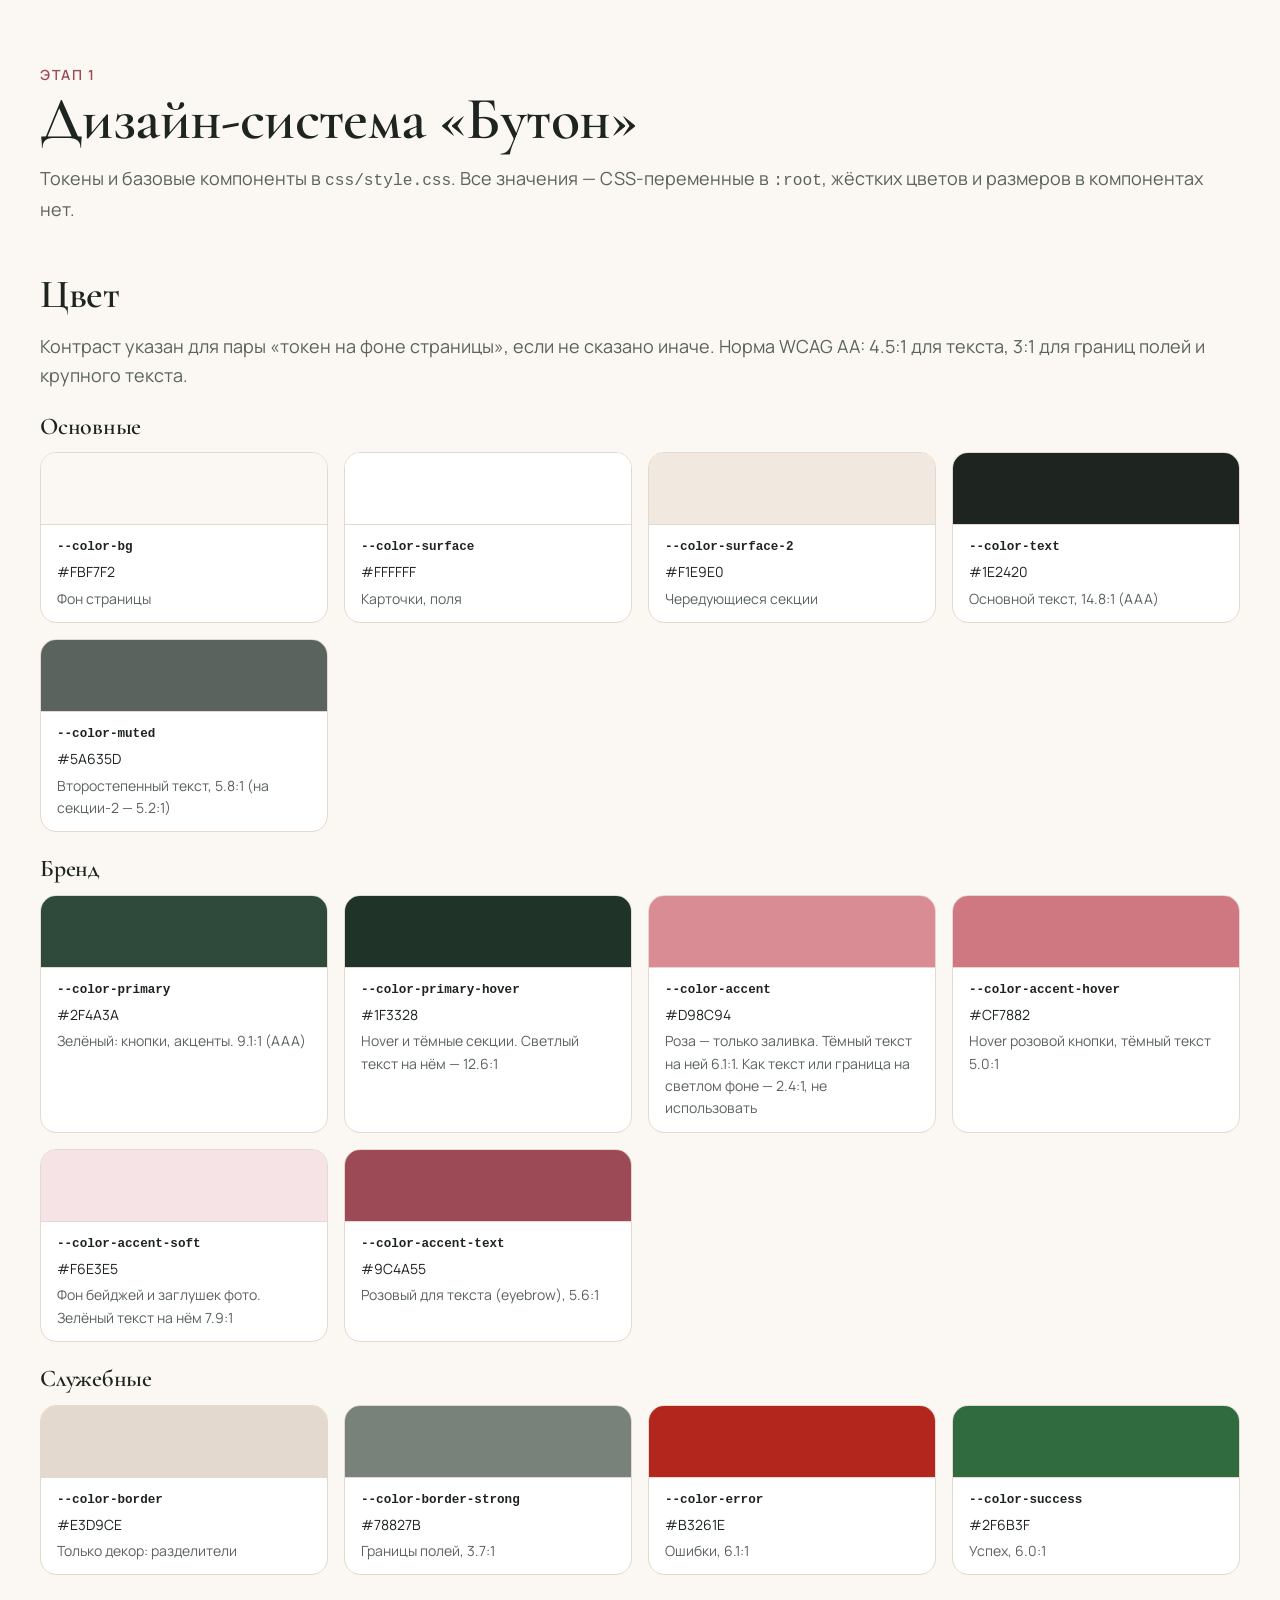
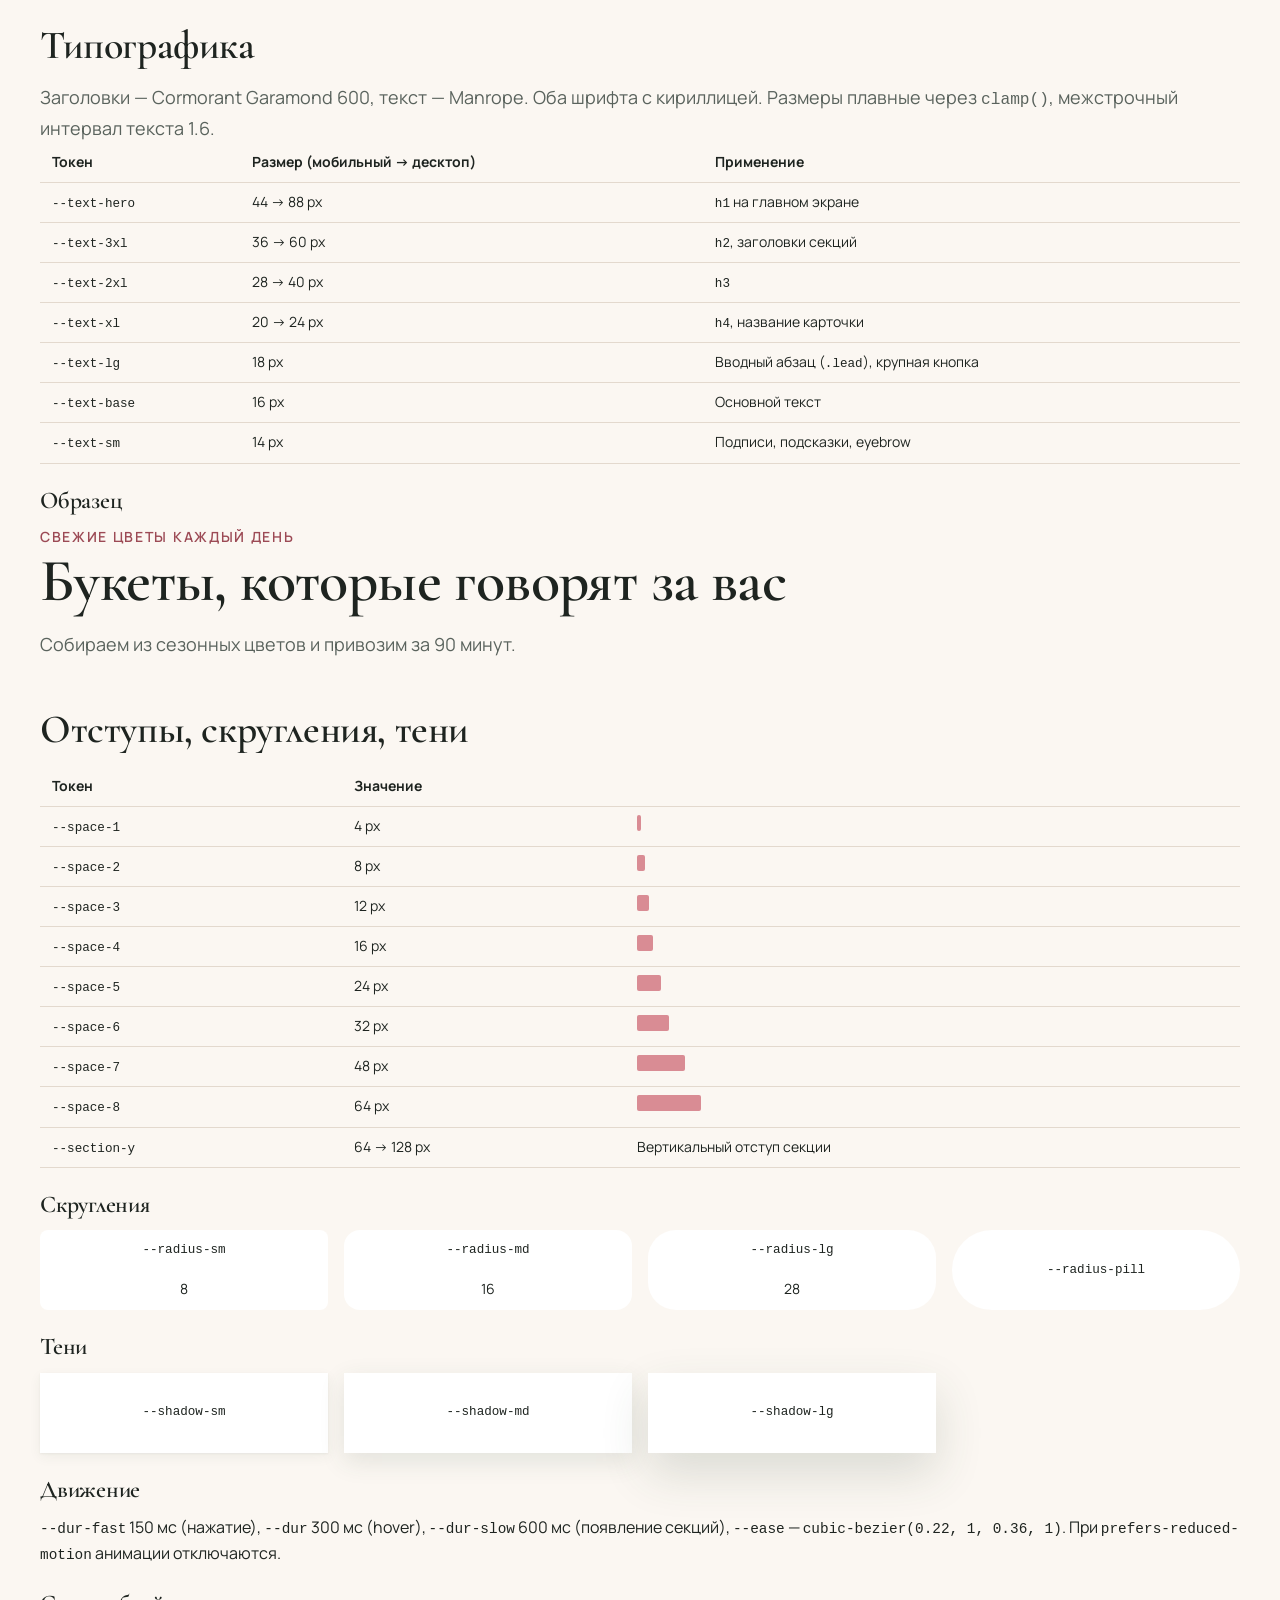
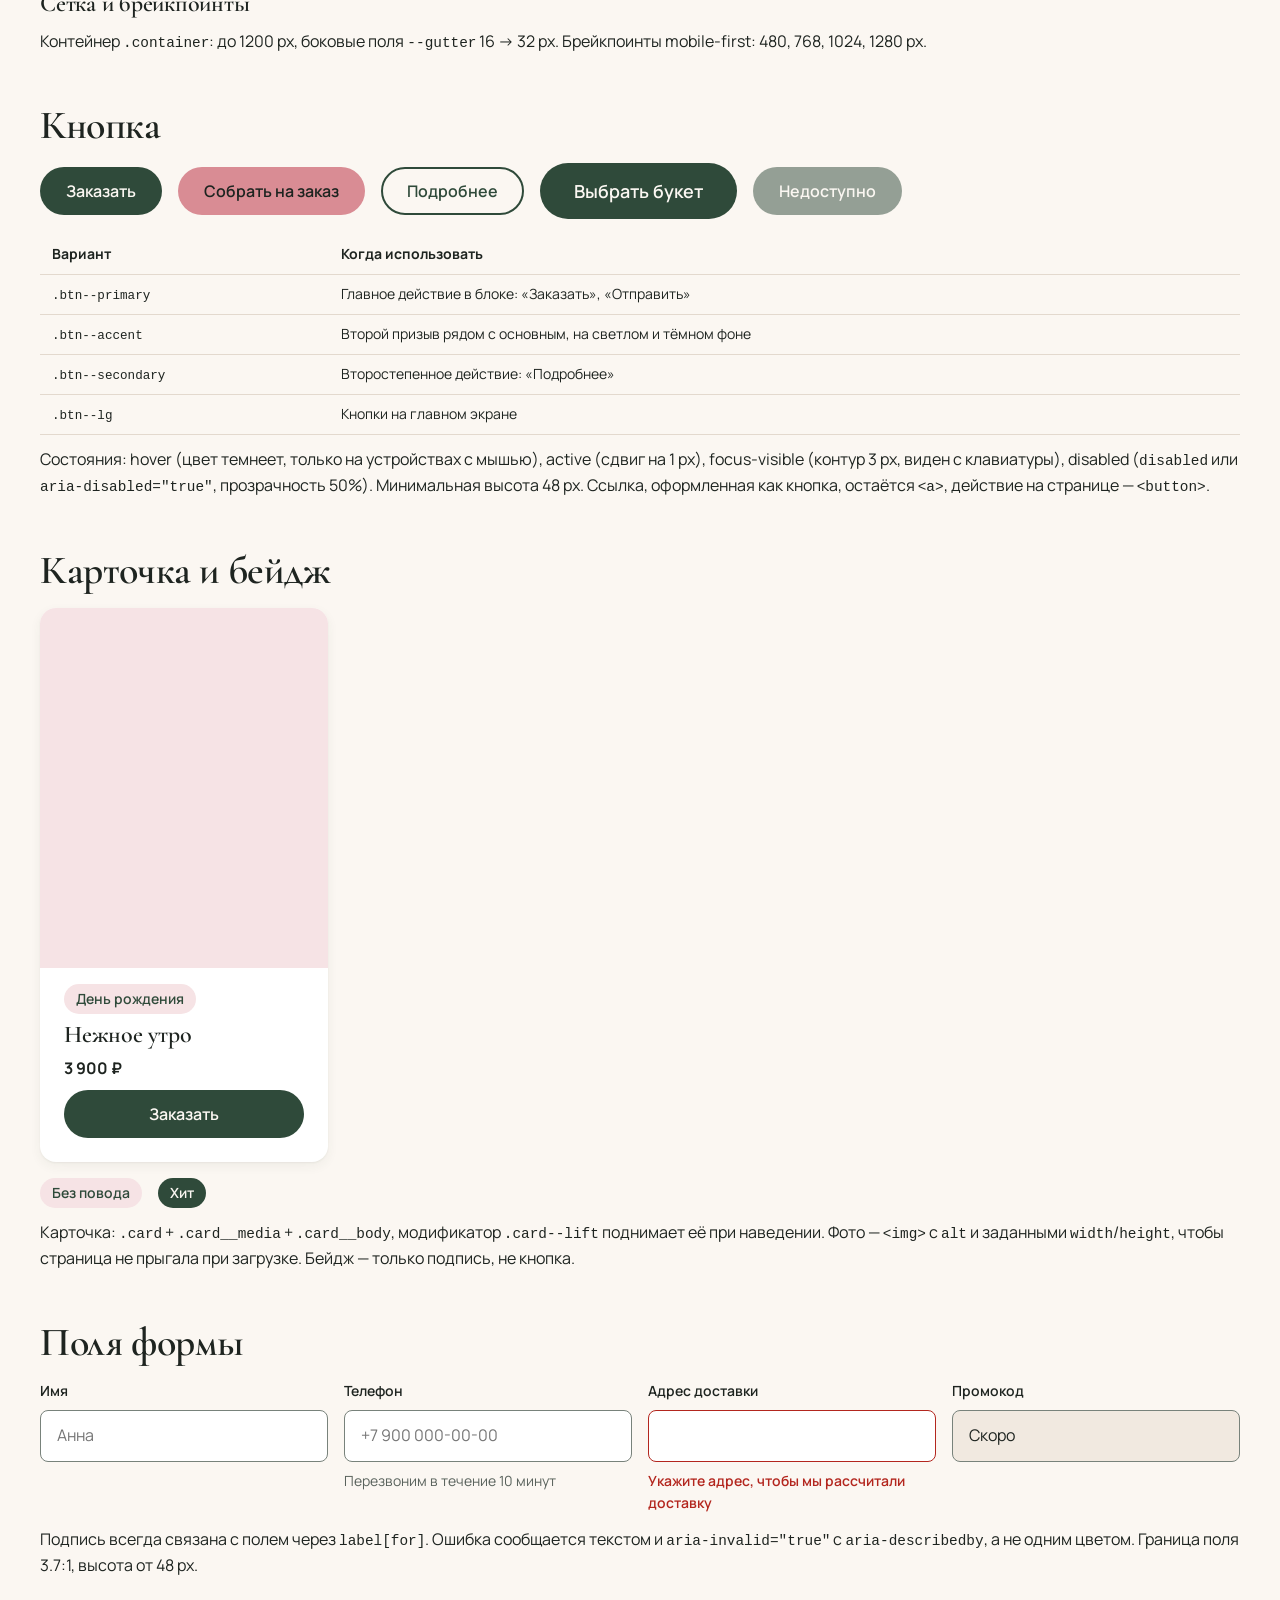
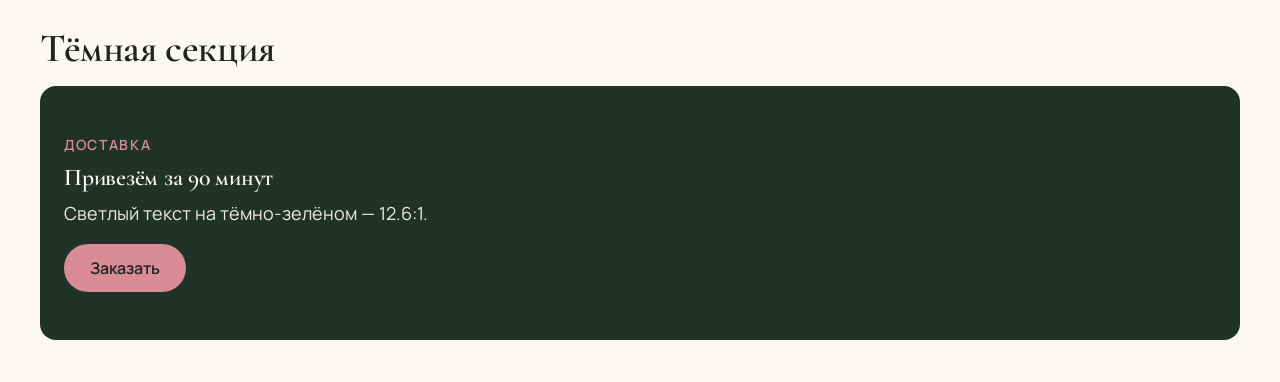
==== styleguide.html @ 3574e72a "Этап 1: дизайн-система Токены (цвет, шрифты, отступы, радиусы, тени, движение) и базовые компоненты " ====
<!doctype html>
<html lang="ru">
<head>
  <meta charset="utf-8">
  <meta name="viewport" content="width=device-width, initial-scale=1">
  <meta name="robots" content="noindex">
  <title>Дизайн-система — Бутон</title>
  <link rel="preconnect" href="https://fonts.googleapis.com">
  <link rel="preconnect" href="https://fonts.gstatic.com" crossorigin>
  <link rel="stylesheet" href="https://fonts.googleapis.com/css2?family=Cormorant+Garamond:ital,wght@0,500;0,600;1,500&family=Manrope:wght@400;500;600;700&display=swap">
  <link rel="stylesheet" href="css/style.css">
  <style>
    /* Только для этой страницы */
    .sg > * + * { margin-top: var(--space-7); }
    .sg h2 { font-size: var(--text-2xl); margin-bottom: var(--space-4); }
    .sg h3 { font-size: var(--text-xl); margin: var(--space-5) 0 var(--space-3); }
    .sg-row { display: flex; flex-wrap: wrap; gap: var(--space-4); align-items: center; }
    .sg-grid { display: grid; gap: var(--space-4); grid-template-columns: repeat(auto-fill, minmax(15rem, 1fr)); }
    .swatch { overflow: hidden; border: 1px solid var(--color-border); border-radius: var(--radius-md); background: var(--color-surface); }
    .swatch__chip { height: 4.5rem; border-bottom: 1px solid var(--color-border); }
    .swatch__info { display: grid; gap: var(--space-1); padding: var(--space-3) var(--space-4); font-size: var(--text-sm); }
    .swatch__info code { font-weight: 700; }
    .swatch__info span { color: var(--color-muted); }
    code { font-family: ui-monospace, Consolas, monospace; font-size: 0.9em; }
    table { width: 100%; border-collapse: collapse; font-size: var(--text-sm); }
    th, td { padding: var(--space-2) var(--space-3); border-bottom: 1px solid var(--color-border); text-align: left; vertical-align: top; }
    .table-wrap { overflow-x: auto; }
    .space-bar { height: 1rem; border-radius: 2px; background: var(--color-accent); }
    .box { display: grid; place-items: center; height: 5rem; background: var(--color-surface); font-size: var(--text-sm); }
    ul.plain { margin: 0; padding-left: 1.25rem; }
  </style>
</head>
<body>
  <a class="skip-link" href="#main">К содержимому</a>
  <main id="main" class="container sg" style="padding-block: var(--space-8)">
    <header>
      <p class="eyebrow">Этап 1</p>
      <h1 style="font-size: var(--text-3xl)">Дизайн-система «Бутон»</h1>
      <p class="lead" style="margin-top: var(--space-3)">Токены и базовые компоненты в <code>css/style.css</code>. Все значения — CSS-переменные в <code>:root</code>, жёстких цветов и размеров в компонентах нет.</p>
    </header>

    <section aria-labelledby="colors">
      <h2 id="colors">Цвет</h2>
      <p class="lead">Контраст указан для пары «токен на фоне страницы», если не сказано иначе. Норма WCAG AA: 4.5:1 для текста, 3:1 для границ полей и крупного текста.</p>
      <h3>Основные</h3>
      <div class="sg-grid">
        <div class="swatch"><div class="swatch__chip" style="background: var(--color-bg)"></div><div class="swatch__info"><code>--color-bg</code>#FBF7F2<span>Фон страницы</span></div></div>
        <div class="swatch"><div class="swatch__chip" style="background: var(--color-surface)"></div><div class="swatch__info"><code>--color-surface</code>#FFFFFF<span>Карточки, поля</span></div></div>
        <div class="swatch"><div class="swatch__chip" style="background: var(--color-surface-2)"></div><div class="swatch__info"><code>--color-surface-2</code>#F1E9E0<span>Чередующиеся секции</span></div></div>
        <div class="swatch"><div class="swatch__chip" style="background: var(--color-text)"></div><div class="swatch__info"><code>--color-text</code>#1E2420<span>Основной текст, 14.8:1 (AAA)</span></div></div>
        <div class="swatch"><div class="swatch__chip" style="background: var(--color-muted)"></div><div class="swatch__info"><code>--color-muted</code>#5A635D<span>Второстепенный текст, 5.8:1 (на секции-2 — 5.2:1)</span></div></div>
      </div>
      <h3>Бренд</h3>
      <div class="sg-grid">
        <div class="swatch"><div class="swatch__chip" style="background: var(--color-primary)"></div><div class="swatch__info"><code>--color-primary</code>#2F4A3A<span>Зелёный: кнопки, акценты. 9.1:1 (AAA)</span></div></div>
        <div class="swatch"><div class="swatch__chip" style="background: var(--color-primary-hover)"></div><div class="swatch__info"><code>--color-primary-hover</code>#1F3328<span>Hover и тёмные секции. Светлый текст на нём — 12.6:1</span></div></div>
        <div class="swatch"><div class="swatch__chip" style="background: var(--color-accent)"></div><div class="swatch__info"><code>--color-accent</code>#D98C94<span>Роза — только заливка. Тёмный текст на ней 6.1:1. Как текст или граница на светлом фоне — 2.4:1, не использовать</span></div></div>
        <div class="swatch"><div class="swatch__chip" style="background: var(--color-accent-hover)"></div><div class="swatch__info"><code>--color-accent-hover</code>#CF7882<span>Hover розовой кнопки, тёмный текст 5.0:1</span></div></div>
        <div class="swatch"><div class="swatch__chip" style="background: var(--color-accent-soft)"></div><div class="swatch__info"><code>--color-accent-soft</code>#F6E3E5<span>Фон бейджей и заглушек фото. Зелёный текст на нём 7.9:1</span></div></div>
        <div class="swatch"><div class="swatch__chip" style="background: var(--color-accent-text)"></div><div class="swatch__info"><code>--color-accent-text</code>#9C4A55<span>Розовый для текста (eyebrow), 5.6:1</span></div></div>
      </div>
      <h3>Служебные</h3>
      <div class="sg-grid">
        <div class="swatch"><div class="swatch__chip" style="background: var(--color-border)"></div><div class="swatch__info"><code>--color-border</code>#E3D9CE<span>Только декор: разделители</span></div></div>
        <div class="swatch"><div class="swatch__chip" style="background: var(--color-border-strong)"></div><div class="swatch__info"><code>--color-border-strong</code>#78827B<span>Границы полей, 3.7:1</span></div></div>
        <div class="swatch"><div class="swatch__chip" style="background: var(--color-error)"></div><div class="swatch__info"><code>--color-error</code>#B3261E<span>Ошибки, 6.1:1</span></div></div>
        <div class="swatch"><div class="swatch__chip" style="background: var(--color-success)"></div><div class="swatch__info"><code>--color-success</code>#2F6B3F<span>Успех, 6.0:1</span></div></div>
      </div>
    </section>

    <section aria-labelledby="type">
      <h2 id="type">Типографика</h2>
      <p class="lead">Заголовки — Cormorant Garamond 600, текст — Manrope. Оба шрифта с кириллицей. Размеры плавные через <code>clamp()</code>, межстрочный интервал текста 1.6.</p>
      <div class="table-wrap">
        <table>
          <tr><th>Токен</th><th>Размер (мобильный → десктоп)</th><th>Применение</th></tr>
          <tr><td><code>--text-hero</code></td><td>44 → 88 px</td><td><code>h1</code> на главном экране</td></tr>
          <tr><td><code>--text-3xl</code></td><td>36 → 60 px</td><td><code>h2</code>, заголовки секций</td></tr>
          <tr><td><code>--text-2xl</code></td><td>28 → 40 px</td><td><code>h3</code></td></tr>
          <tr><td><code>--text-xl</code></td><td>20 → 24 px</td><td><code>h4</code>, название карточки</td></tr>
          <tr><td><code>--text-lg</code></td><td>18 px</td><td>Вводный абзац (<code>.lead</code>), крупная кнопка</td></tr>
          <tr><td><code>--text-base</code></td><td>16 px</td><td>Основной текст</td></tr>
          <tr><td><code>--text-sm</code></td><td>14 px</td><td>Подписи, подсказки, eyebrow</td></tr>
        </table>
      </div>
      <h3>Образец</h3>
      <p class="eyebrow">Свежие цветы каждый день</p>
      <h2 style="font-size: var(--text-3xl)">Букеты, которые говорят за вас</h2>
      <p class="lead" style="margin-top: var(--space-3)">Собираем из сезонных цветов и привозим за 90 минут.</p>
    </section>

    <section aria-labelledby="space">
      <h2 id="space">Отступы, скругления, тени</h2>
      <div class="table-wrap">
        <table>
          <tr><th>Токен</th><th>Значение</th><th></th></tr>
          <tr><td><code>--space-1</code></td><td>4 px</td><td><div class="space-bar" style="width: var(--space-1)"></div></td></tr>
          <tr><td><code>--space-2</code></td><td>8 px</td><td><div class="space-bar" style="width: var(--space-2)"></div></td></tr>
          <tr><td><code>--space-3</code></td><td>12 px</td><td><div class="space-bar" style="width: var(--space-3)"></div></td></tr>
          <tr><td><code>--space-4</code></td><td>16 px</td><td><div class="space-bar" style="width: var(--space-4)"></div></td></tr>
          <tr><td><code>--space-5</code></td><td>24 px</td><td><div class="space-bar" style="width: var(--space-5)"></div></td></tr>
          <tr><td><code>--space-6</code></td><td>32 px</td><td><div class="space-bar" style="width: var(--space-6)"></div></td></tr>
          <tr><td><code>--space-7</code></td><td>48 px</td><td><div class="space-bar" style="width: var(--space-7)"></div></td></tr>
          <tr><td><code>--space-8</code></td><td>64 px</td><td><div class="space-bar" style="width: var(--space-8)"></div></td></tr>
          <tr><td><code>--section-y</code></td><td>64 → 128 px</td><td>Вертикальный отступ секции</td></tr>
        </table>
      </div>
      <h3>Скругления</h3>
      <div class="sg-grid">
        <div class="box" style="border-radius: var(--radius-sm)"><code>--radius-sm</code> 8</div>
        <div class="box" style="border-radius: var(--radius-md)"><code>--radius-md</code> 16</div>
        <div class="box" style="border-radius: var(--radius-lg)"><code>--radius-lg</code> 28</div>
        <div class="box" style="border-radius: var(--radius-pill)"><code>--radius-pill</code></div>
      </div>
      <h3>Тени</h3>
      <div class="sg-grid">
        <div class="box" style="box-shadow: var(--shadow-sm)"><code>--shadow-sm</code></div>
        <div class="box" style="box-shadow: var(--shadow-md)"><code>--shadow-md</code></div>
        <div class="box" style="box-shadow: var(--shadow-lg)"><code>--shadow-lg</code></div>
      </div>
      <h3>Движение</h3>
      <p><code>--dur-fast</code> 150 мс (нажатие), <code>--dur</code> 300 мс (hover), <code>--dur-slow</code> 600 мс (появление секций), <code>--ease</code> — <code>cubic-bezier(0.22, 1, 0.36, 1)</code>. При <code>prefers-reduced-motion</code> анимации отключаются.</p>
      <h3>Сетка и брейкпоинты</h3>
      <p>Контейнер <code>.container</code>: до 1200 px, боковые поля <code>--gutter</code> 16 → 32 px. Брейкпоинты mobile-first: 480, 768, 1024, 1280 px.</p>
    </section>

    <section aria-labelledby="btn">
      <h2 id="btn">Кнопка</h2>
      <div class="sg-row">
        <button class="btn btn--primary">Заказать</button>
        <button class="btn btn--accent">Собрать на заказ</button>
        <button class="btn btn--secondary">Подробнее</button>
        <button class="btn btn--primary btn--lg">Выбрать букет</button>
        <button class="btn btn--primary" disabled>Недоступно</button>
      </div>
      <div class="table-wrap" style="margin-top: var(--space-4)">
        <table>
          <tr><th>Вариант</th><th>Когда использовать</th></tr>
          <tr><td><code>.btn--primary</code></td><td>Главное действие в блоке: «Заказать», «Отправить»</td></tr>
          <tr><td><code>.btn--accent</code></td><td>Второй призыв рядом с основным, на светлом и тёмном фоне</td></tr>
          <tr><td><code>.btn--secondary</code></td><td>Второстепенное действие: «Подробнее»</td></tr>
          <tr><td><code>.btn--lg</code></td><td>Кнопки на главном экране</td></tr>
        </table>
      </div>
      <p style="margin-top: var(--space-3)">Состояния: hover (цвет темнеет, только на устройствах с мышью), active (сдвиг на 1 px), focus-visible (контур 3 px, виден с клавиатуры), disabled (<code>disabled</code> или <code>aria-disabled="true"</code>, прозрачность 50%). Минимальная высота 48 px. Ссылка, оформленная как кнопка, остаётся <code>&lt;a&gt;</code>, действие на странице — <code>&lt;button&gt;</code>.</p>
    </section>

    <section aria-labelledby="card">
      <h2 id="card">Карточка и бейдж</h2>
      <div class="sg-grid">
        <article class="card card--lift">
          <div class="card__media" role="img" aria-label="Место для фото букета"></div>
          <div class="card__body">
            <span class="badge" style="align-self: flex-start">День рождения</span>
            <h3 class="card__title" style="margin: 0">Нежное утро</h3>
            <p class="card__price">3 900 ₽</p>
            <button class="btn btn--primary" style="margin-top: auto">Заказать</button>
          </div>
        </article>
      </div>
      <div class="sg-row" style="margin-top: var(--space-4)">
        <span class="badge">Без повода</span>
        <span class="badge badge--solid">Хит</span>
      </div>
      <p style="margin-top: var(--space-3)">Карточка: <code>.card</code> + <code>.card__media</code> + <code>.card__body</code>, модификатор <code>.card--lift</code> поднимает её при наведении. Фото — <code>&lt;img&gt;</code> с <code>alt</code> и заданными <code>width</code>/<code>height</code>, чтобы страница не прыгала при загрузке. Бейдж — только подпись, не кнопка.</p>
    </section>

    <section aria-labelledby="form">
      <h2 id="form">Поля формы</h2>
      <div class="sg-grid">
        <div class="field">
          <label class="field__label" for="f-name">Имя</label>
          <input class="field__input" id="f-name" type="text" placeholder="Анна">
        </div>
        <div class="field">
          <label class="field__label" for="f-phone">Телефон</label>
          <input class="field__input" id="f-phone" type="tel" aria-describedby="f-phone-hint" placeholder="+7 900 000-00-00">
          <p class="field__hint" id="f-phone-hint">Перезвоним в течение 10 минут</p>
        </div>
        <div class="field">
          <label class="field__label" for="f-err">Адрес доставки</label>
          <input class="field__input" id="f-err" type="text" aria-invalid="true" aria-describedby="f-err-msg">
          <p class="field__error" id="f-err-msg">Укажите адрес, чтобы мы рассчитали доставку</p>
        </div>
        <div class="field">
          <label class="field__label" for="f-dis">Промокод</label>
          <input class="field__input" id="f-dis" type="text" disabled value="Скоро">
        </div>
      </div>
      <p style="margin-top: var(--space-3)">Подпись всегда связана с полем через <code>label[for]</code>. Ошибка сообщается текстом и <code>aria-invalid="true"</code> с <code>aria-describedby</code>, а не одним цветом. Граница поля 3.7:1, высота от 48 px.</p>
    </section>

    <section aria-labelledby="dark">
      <h2 id="dark">Тёмная секция</h2>
      <div class="section section--dark" style="padding-block: var(--space-7); border-radius: var(--radius-md)">
        <div style="padding-inline: var(--space-5)">
          <p class="eyebrow">Доставка</p>
          <h3 style="margin: var(--space-2) 0">Привезём за 90 минут</h3>
          <p class="lead">Светлый текст на тёмно-зелёном — 12.6:1.</p>
          <div class="sg-row" style="margin-top: var(--space-4)">
            <a class="btn btn--accent" href="#dark">Заказать</a>
          </div>
        </div>
      </div>
    </section>
  </main>
</body>
</html>
---- css/style.css ----
/*
  Бутон — дизайн-система. Подробности и примеры: styleguide.html
  Брейкпоинты (в @media переменные недоступны), mobile-first: 480 / 768 / 1024 / 1280 px.
*/

:root {
  /* Цвет. Пары «текст/фон» проверены на WCAG AA, значения контраста — в styleguide.html */
  --color-bg: #FBF7F2;
  --color-surface: #FFFFFF;
  --color-surface-2: #F1E9E0;
  --color-text: #1E2420;
  --color-muted: #5A635D;
  --color-primary: #2F4A3A;
  --color-primary-hover: #1F3328;
  --color-on-primary: #FBF7F2;
  --color-accent: #D98C94; /* только заливка: как текст или граница на светлом фоне — 2.4:1 */
  --color-accent-hover: #CF7882;
  --color-accent-soft: #F6E3E5;
  --color-accent-text: #9C4A55;
  --color-border: #E3D9CE; /* декор: разделители */
  --color-border-strong: #78827B; /* границы полей, 3:1 и выше */
  --color-error: #B3261E;
  --color-success: #2F6B3F;
  --color-focus: var(--color-primary);

  /* Типографика */
  --font-display: "Cormorant Garamond", Georgia, serif;
  --font-body: "Manrope", system-ui, sans-serif;
  --text-sm: 0.875rem;
  --text-base: 1rem;
  --text-lg: 1.125rem;
  --text-xl: clamp(1.25rem, 1.1rem + 0.6vw, 1.5rem);
  --text-2xl: clamp(1.75rem, 1.4rem + 1.4vw, 2.5rem);
  --text-3xl: clamp(2.25rem, 1.6rem + 2.8vw, 3.75rem);
  --text-hero: clamp(2.75rem, 1.8rem + 4.5vw, 5.5rem);
  --leading-tight: 1.1;
  --leading-body: 1.6;

  /* Отступы: шаг 4px */
  --space-1: 0.25rem;
  --space-2: 0.5rem;
  --space-3: 0.75rem;
  --space-4: 1rem;
  --space-5: 1.5rem;
  --space-6: 2rem;
  --space-7: 3rem;
  --space-8: 4rem;
  --section-y: clamp(4rem, 3rem + 5vw, 8rem);

  /* Сетка */
  --container: 1200px;
  --gutter: clamp(1rem, 0.5rem + 2vw, 2rem);

  /* Скругления и тени */
  --radius-sm: 8px;
  --radius-md: 16px;
  --radius-lg: 28px;
  --radius-pill: 999px;
  --shadow-sm: 0 1px 2px rgb(47 74 58 / 0.06), 0 4px 12px rgb(47 74 58 / 0.06);
  --shadow-md: 0 8px 24px rgb(47 74 58 / 0.12);
  --shadow-lg: 0 20px 48px rgb(47 74 58 / 0.16);

  /* Движение */
  --dur-fast: 150ms;
  --dur: 300ms;
  --dur-slow: 600ms;
  --ease: cubic-bezier(0.22, 1, 0.36, 1);
}

/* База */
*, *::before, *::after { box-sizing: border-box; }
html { -webkit-text-size-adjust: 100%; scroll-behavior: smooth; }
body {
  margin: 0;
  background: var(--color-bg);
  color: var(--color-text);
  font: 400 var(--text-base)/var(--leading-body) var(--font-body);
  -webkit-font-smoothing: antialiased;
}
h1, h2, h3, h4 {
  margin: 0;
  font-family: var(--font-display);
  font-weight: 600;
  line-height: var(--leading-tight);
  letter-spacing: -0.01em;
}
h1 { font-size: var(--text-hero); }
h2 { font-size: var(--text-3xl); }
h3 { font-size: var(--text-2xl); }
h4 { font-size: var(--text-xl); }
p { margin: 0; }
img, svg { display: block; max-width: 100%; }
:focus-visible { outline: 3px solid var(--color-focus); outline-offset: 3px; }

.sr-only {
  position: absolute; width: 1px; height: 1px; margin: -1px; padding: 0;
  overflow: hidden; clip: rect(0 0 0 0); white-space: nowrap; border: 0;
}
.skip-link {
  position: absolute; left: var(--space-4); top: -4rem; z-index: 100;
  padding: var(--space-3) var(--space-4); border-radius: var(--radius-sm);
  background: var(--color-primary); color: var(--color-on-primary);
}
.skip-link:focus { top: var(--space-4); }

/* Раскладка */
.container { width: min(100% - 2 * var(--gutter), var(--container)); margin-inline: auto; }
.section { padding-block: var(--section-y); }
.section--alt { background: var(--color-surface-2); }
.section--dark { background: var(--color-primary-hover); color: var(--color-bg); }
.section--dark :focus-visible { outline-color: var(--color-bg); }
.section__head { max-width: 40rem; margin-bottom: var(--space-7); }
.section__head > * + * { margin-top: var(--space-3); }
.eyebrow {
  font-size: var(--text-sm); font-weight: 600; letter-spacing: 0.12em;
  text-transform: uppercase; color: var(--color-accent-text);
}
.lead { font-size: var(--text-lg); color: var(--color-muted); }
.section--dark .eyebrow { color: var(--color-accent); }
.section--dark .lead { color: var(--color-surface-2); }

/* Кнопка: .btn--primary | .btn--accent | .btn--secondary, размер .btn--lg */
.btn {
  display: inline-flex; align-items: center; justify-content: center; gap: var(--space-2);
  min-height: 3rem; padding: 0 var(--space-5);
  border: 2px solid transparent; border-radius: var(--radius-pill);
  font: 600 var(--text-base)/1 var(--font-body); text-decoration: none; cursor: pointer;
  transition: background-color var(--dur) var(--ease), color var(--dur) var(--ease),
    transform var(--dur-fast) var(--ease);
}
.btn:active { transform: translateY(1px); }
.btn--primary { background: var(--color-primary); color: var(--color-on-primary); }
.btn--accent { background: var(--color-accent); color: var(--color-text); }
.btn--secondary { border-color: var(--color-primary); background: transparent; color: var(--color-primary); }
.btn--lg { min-height: 3.5rem; padding-inline: var(--space-6); font-size: var(--text-lg); }
.btn:disabled, .btn[aria-disabled="true"] { opacity: 0.5; cursor: not-allowed; pointer-events: none; }
@media (hover: hover) {
  .btn--primary:hover { background: var(--color-primary-hover); }
  .btn--accent:hover { background: var(--color-accent-hover); }
  .btn--secondary:hover { background: var(--color-primary); color: var(--color-on-primary); }
}

/* Карточка: .card__media, .card__body, модификатор .card--lift */
.card {
  display: flex; flex-direction: column; overflow: hidden;
  border-radius: var(--radius-md); background: var(--color-surface); box-shadow: var(--shadow-sm);
  transition: transform var(--dur) var(--ease), box-shadow var(--dur) var(--ease);
}
.card__media { width: 100%; aspect-ratio: 4 / 5; object-fit: cover; background: var(--color-accent-soft); }
.card__body { display: flex; flex: 1; flex-direction: column; gap: var(--space-2); padding: var(--space-4) var(--space-5) var(--space-5); }
.card__title { font-family: var(--font-display); font-size: var(--text-xl); font-weight: 600; line-height: var(--leading-tight); }
.card__price { font-weight: 700; }
@media (hover: hover) {
  .card--lift:hover { transform: translateY(-6px); box-shadow: var(--shadow-md); }
}

/* Бейдж: .badge | .badge--solid */
.badge {
  display: inline-flex; align-items: center; padding: var(--space-1) var(--space-3);
  border-radius: var(--radius-pill); background: var(--color-accent-soft); color: var(--color-primary);
  font-size: var(--text-sm); font-weight: 600;
}
.badge--solid { background: var(--color-primary); color: var(--color-on-primary); }

/* Поле формы: .field > .field__label + .field__input + .field__hint | .field__error */
.field { display: grid; align-content: start; gap: var(--space-2); }
.field__label { font-size: var(--text-sm); font-weight: 600; }
.field__input {
  width: 100%; min-height: 3rem; padding: var(--space-3) var(--space-4);
  border: 1.5px solid var(--color-border-strong); border-radius: var(--radius-sm);
  background: var(--color-surface); color: inherit; font: inherit;
}
textarea.field__input { min-height: 7rem; resize: vertical; }
.field__input:focus-visible { border-color: var(--color-primary); }
.field__input[aria-invalid="true"] { border-color: var(--color-error); }
.field__input:disabled { background: var(--color-surface-2); cursor: not-allowed; }
.field__hint { font-size: var(--text-sm); color: var(--color-muted); }
.field__error { font-size: var(--text-sm); font-weight: 600; color: var(--color-error); }

@media (prefers-reduced-motion: reduce) {
  *, *::before, *::after {
    animation-duration: 0.01ms !important; transition-duration: 0.01ms !important; scroll-behavior: auto !important;
  }
}
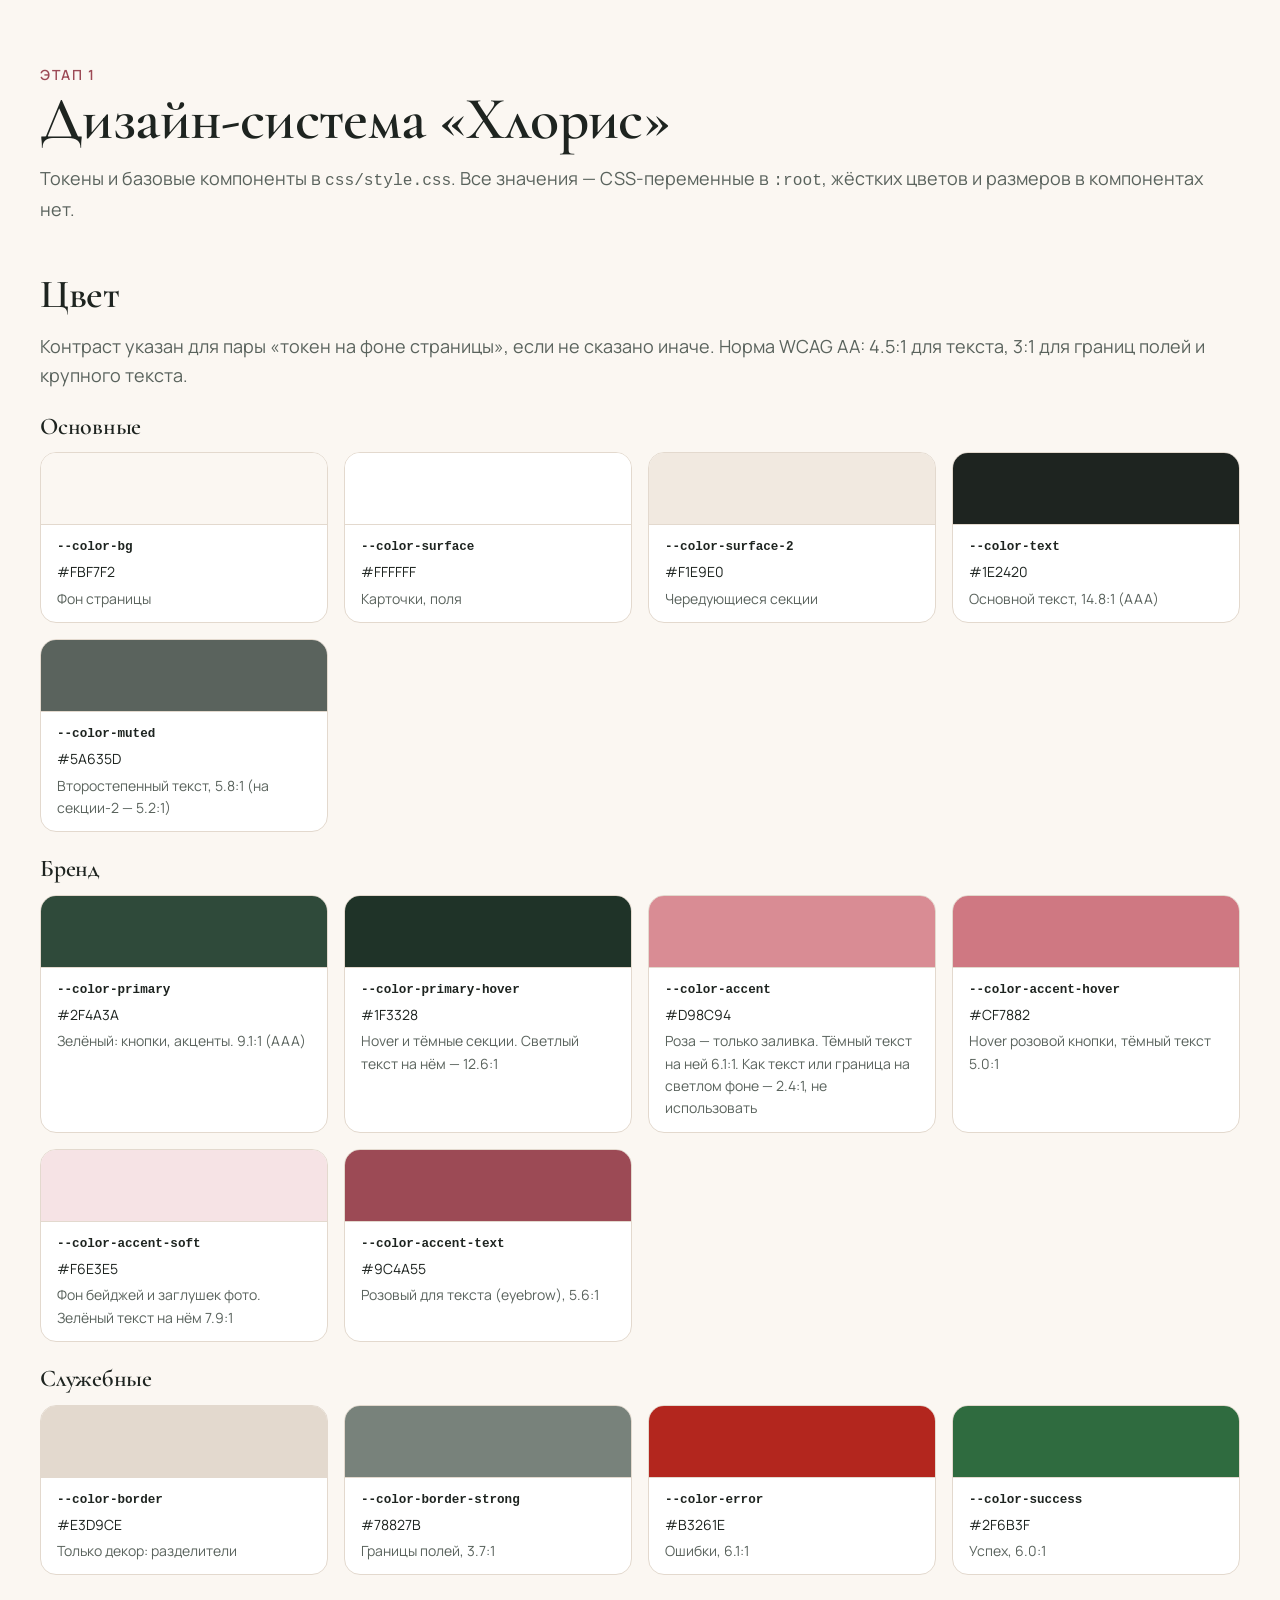
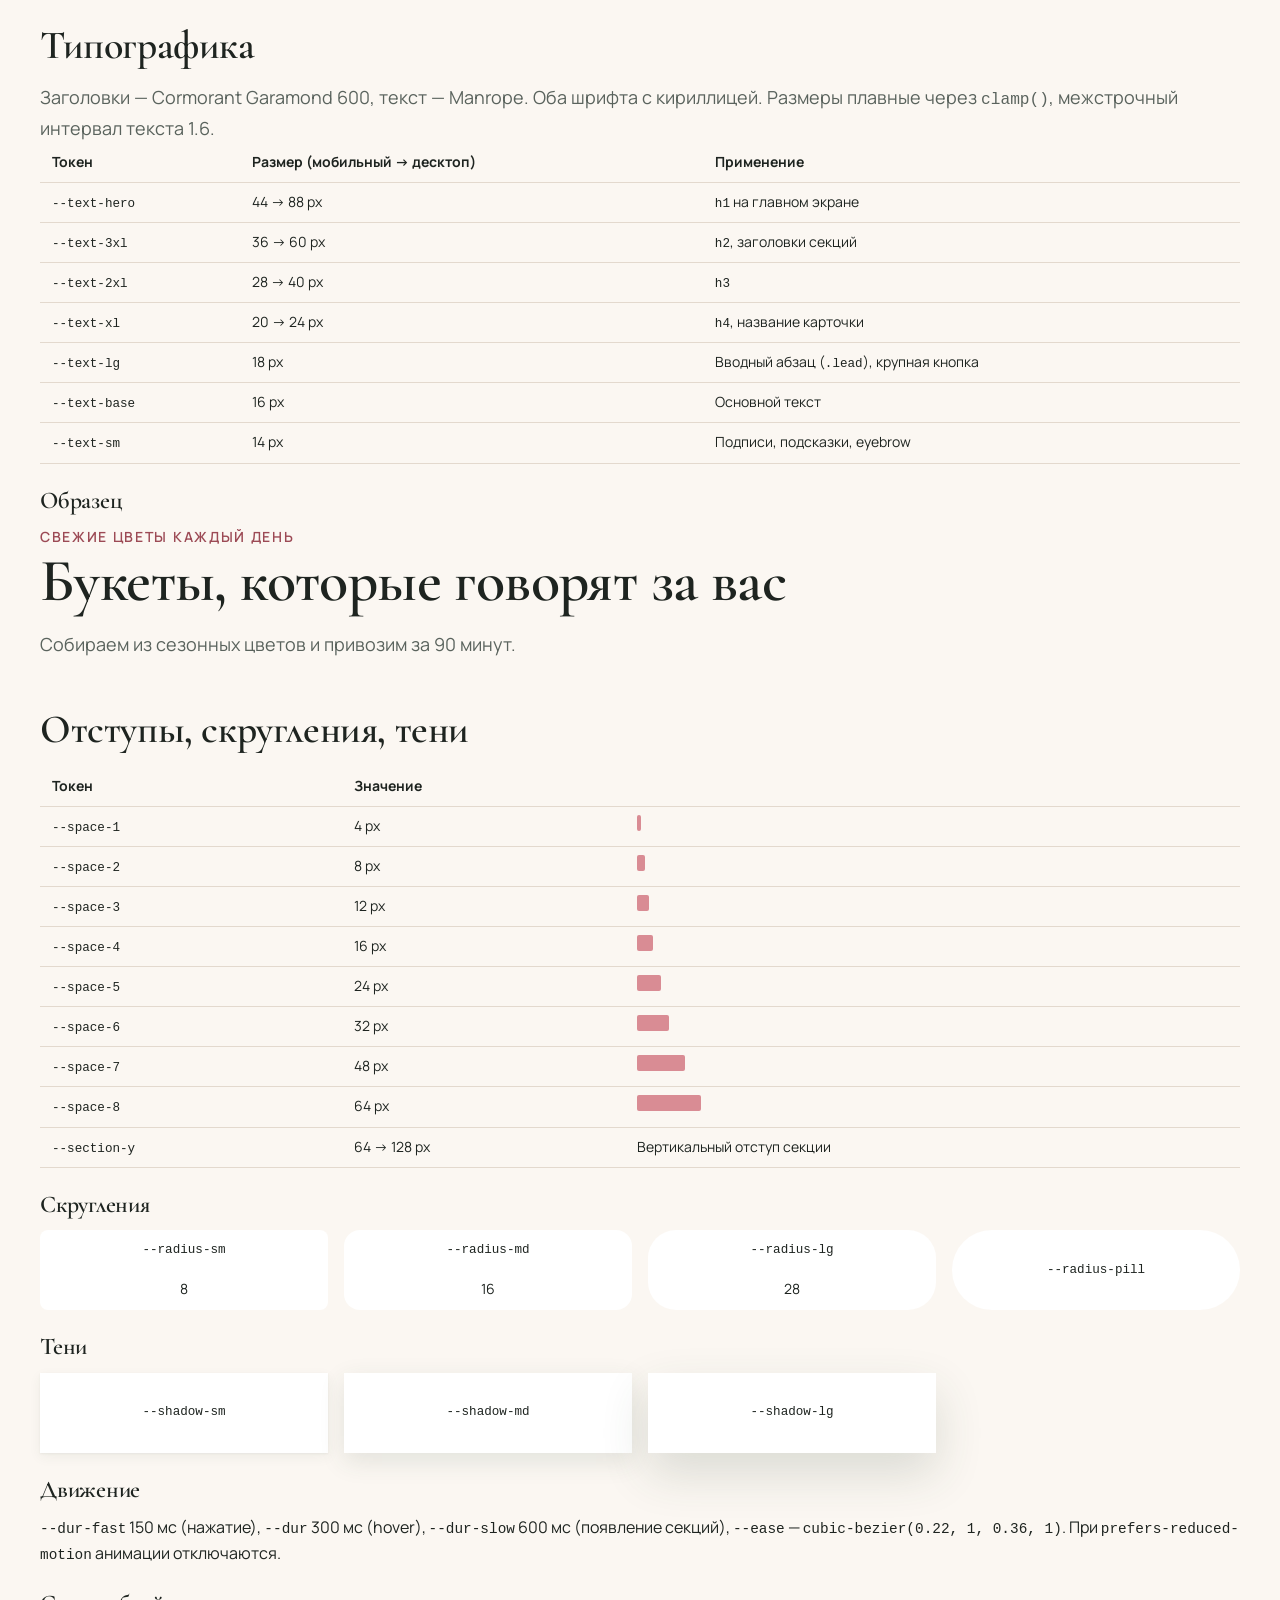
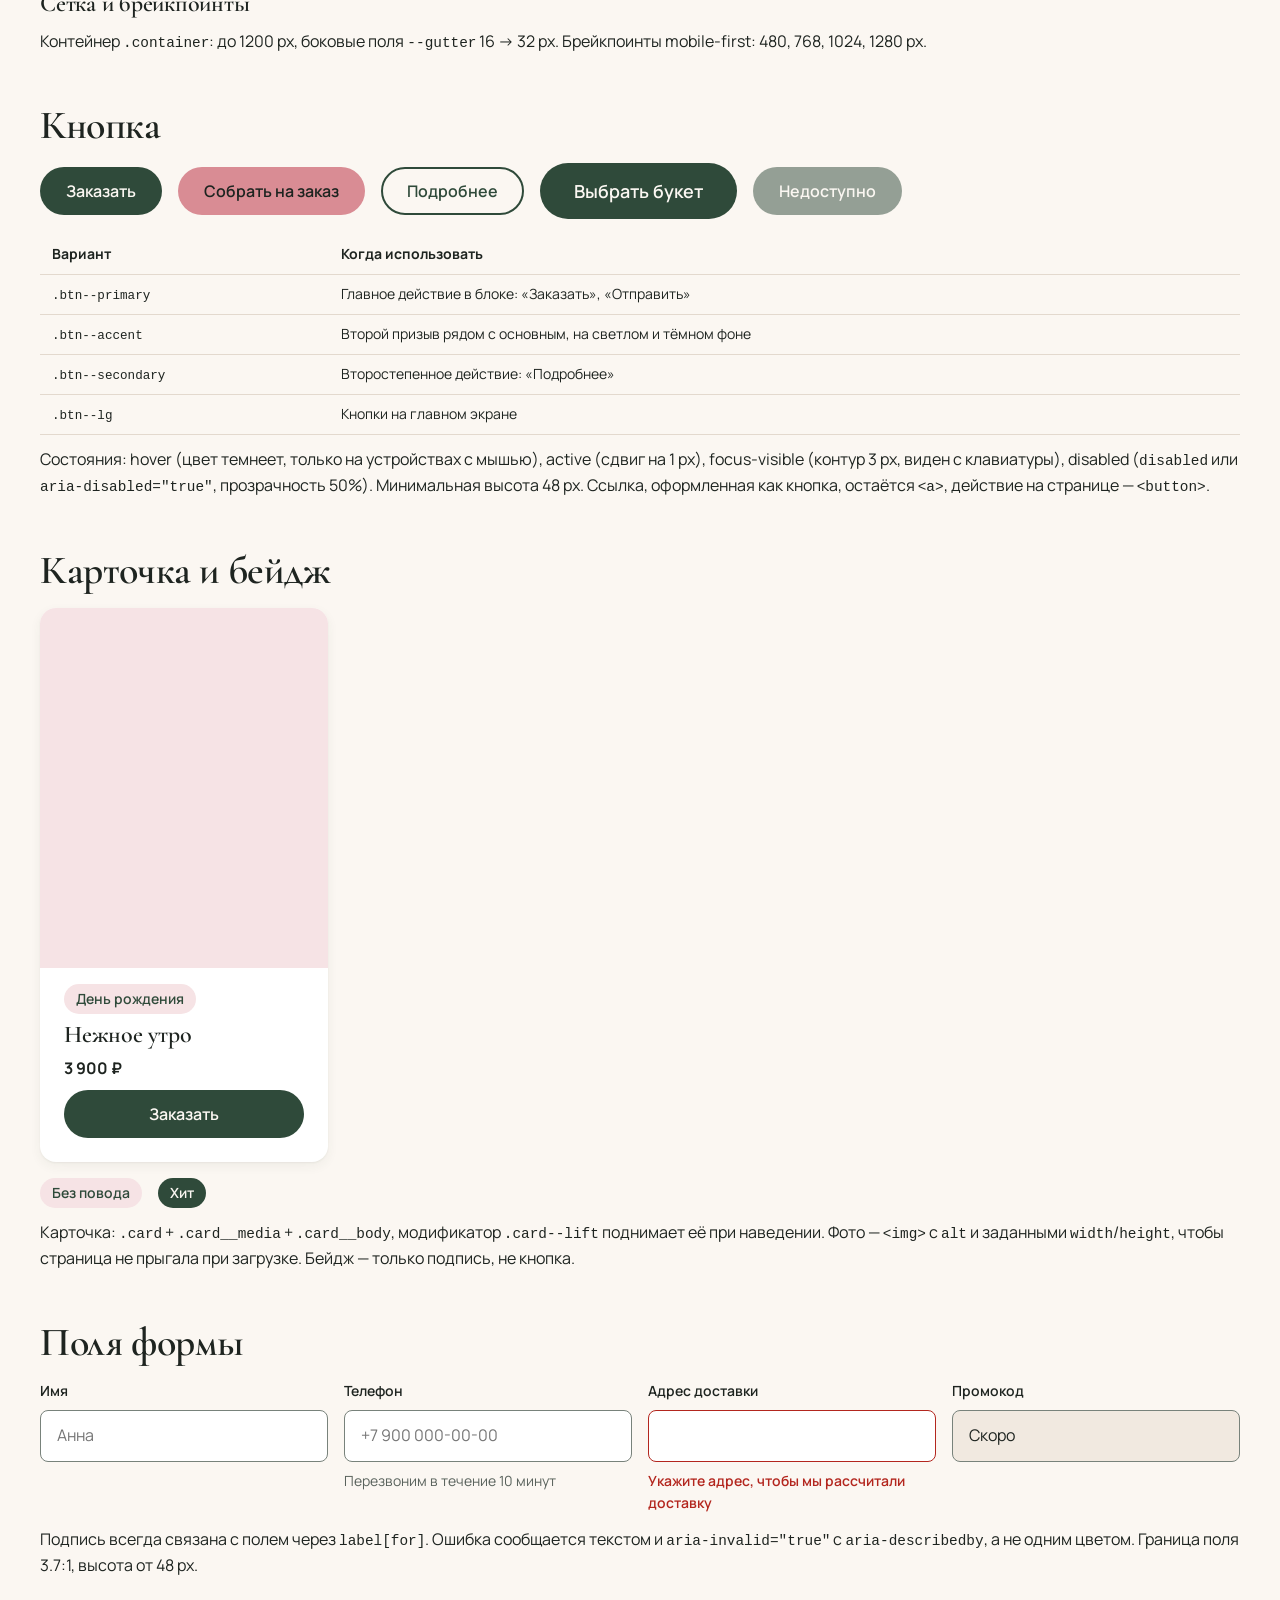
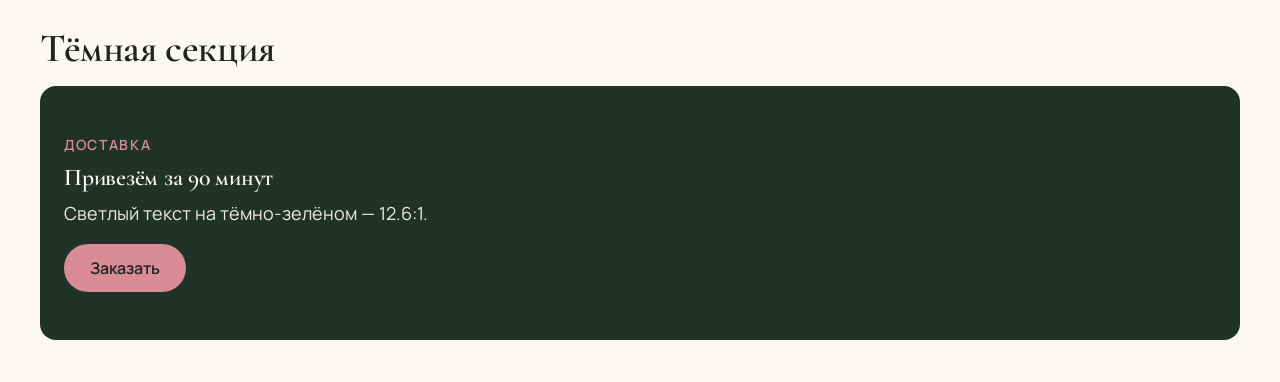
==== commit 3dd73d15: "Этап 2: тексты лендинга; студия переименована в «Хлорис» docs/copy.md: мета, шапка, hero, преимущест" ====
--- a/styleguide.html
+++ b/styleguide.html
@@ -4,7 +4,7 @@
   <meta charset="utf-8">
   <meta name="viewport" content="width=device-width, initial-scale=1">
   <meta name="robots" content="noindex">
-  <title>Дизайн-система — Бутон</title>
+  <title>Дизайн-система — Хлорис</title>
   <link rel="preconnect" href="https://fonts.googleapis.com">
   <link rel="preconnect" href="https://fonts.gstatic.com" crossorigin>
   <link rel="stylesheet" href="https://fonts.googleapis.com/css2?family=Cormorant+Garamond:ital,wght@0,500;0,600;1,500&family=Manrope:wght@400;500;600;700&display=swap">
@@ -35,7 +35,7 @@
   <main id="main" class="container sg" style="padding-block: var(--space-8)">
     <header>
       <p class="eyebrow">Этап 1</p>
-      <h1 style="font-size: var(--text-3xl)">Дизайн-система «Бутон»</h1>
+      <h1 style="font-size: var(--text-3xl)">Дизайн-система «Хлорис»</h1>
       <p class="lead" style="margin-top: var(--space-3)">Токены и базовые компоненты в <code>css/style.css</code>. Все значения — CSS-переменные в <code>:root</code>, жёстких цветов и размеров в компонентах нет.</p>
     </header>
 
--- a/css/style.css
+++ b/css/style.css
@@ -1,5 +1,5 @@
 /*
-  Бутон — дизайн-система. Подробности и примеры: styleguide.html
+  Хлорис — дизайн-система. Подробности и примеры: styleguide.html
   Брейкпоинты (в @media переменные недоступны), mobile-first: 480 / 768 / 1024 / 1280 px.
 */
 
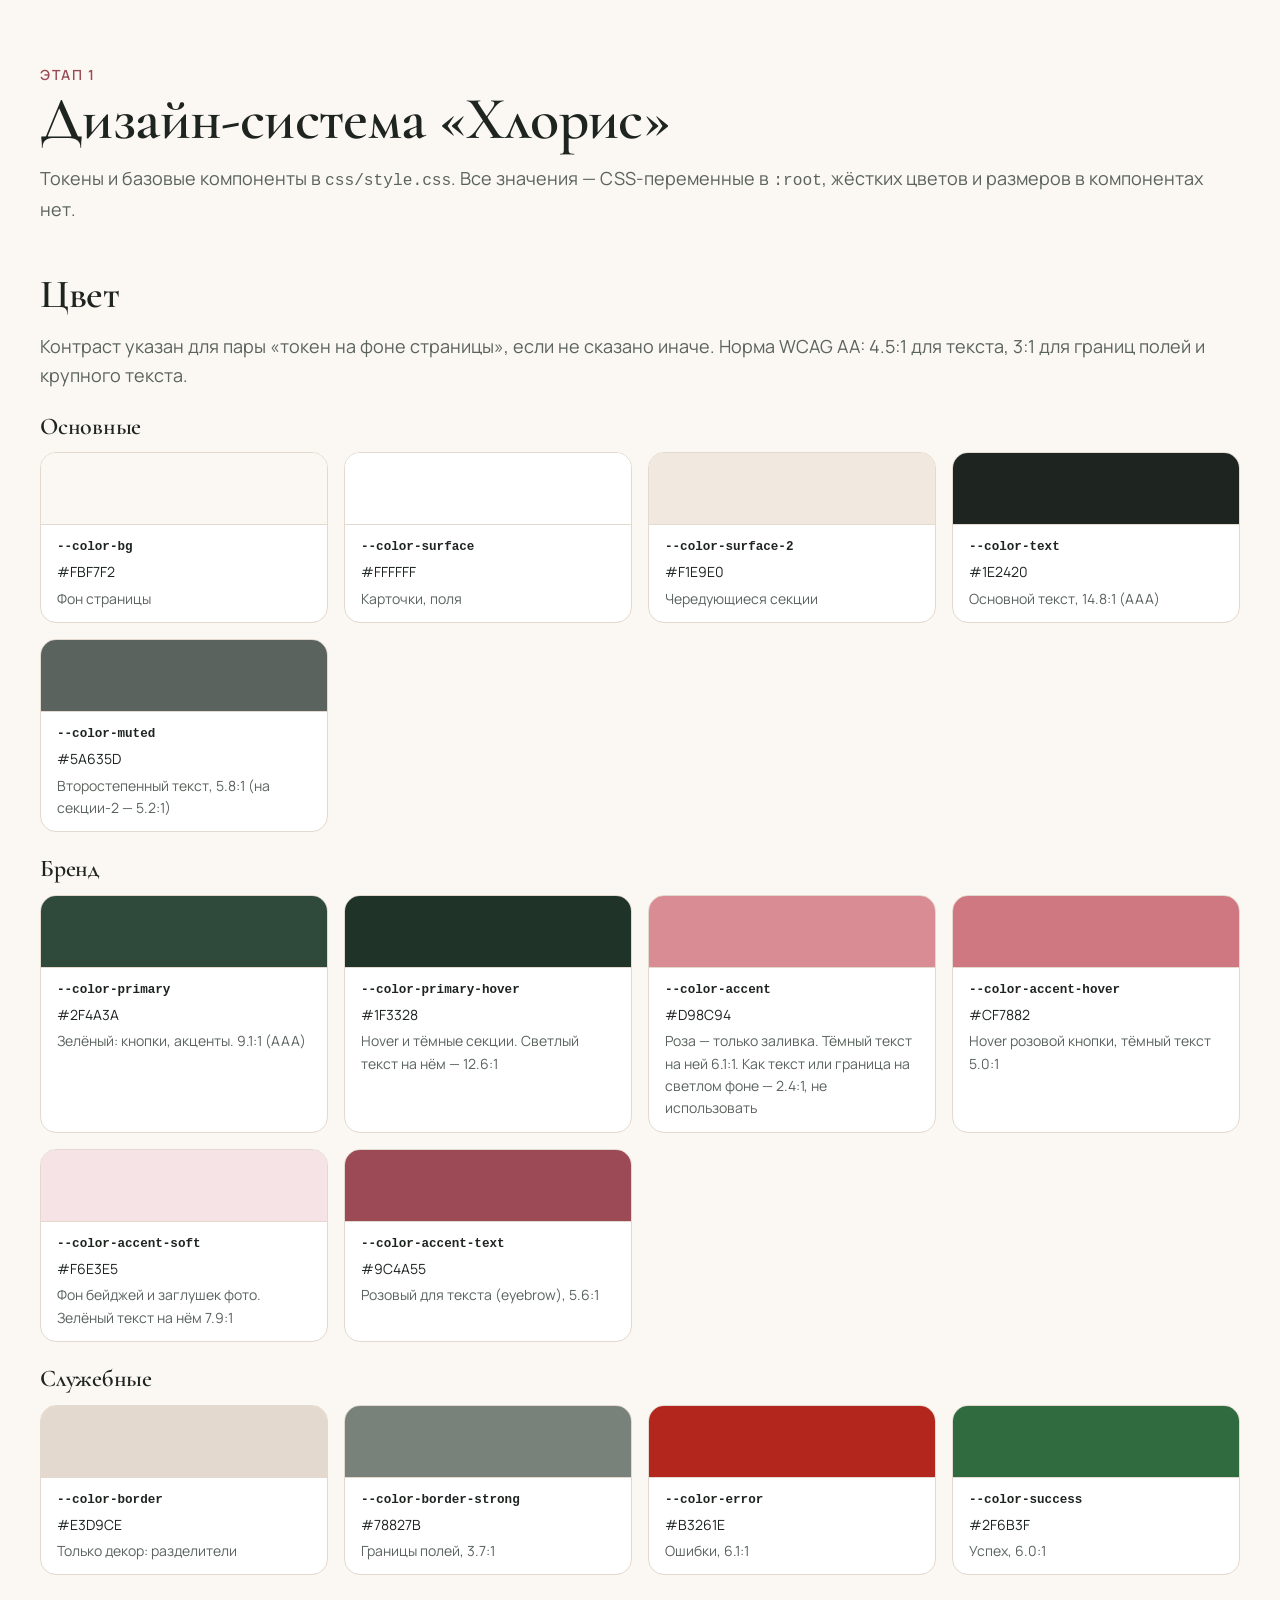
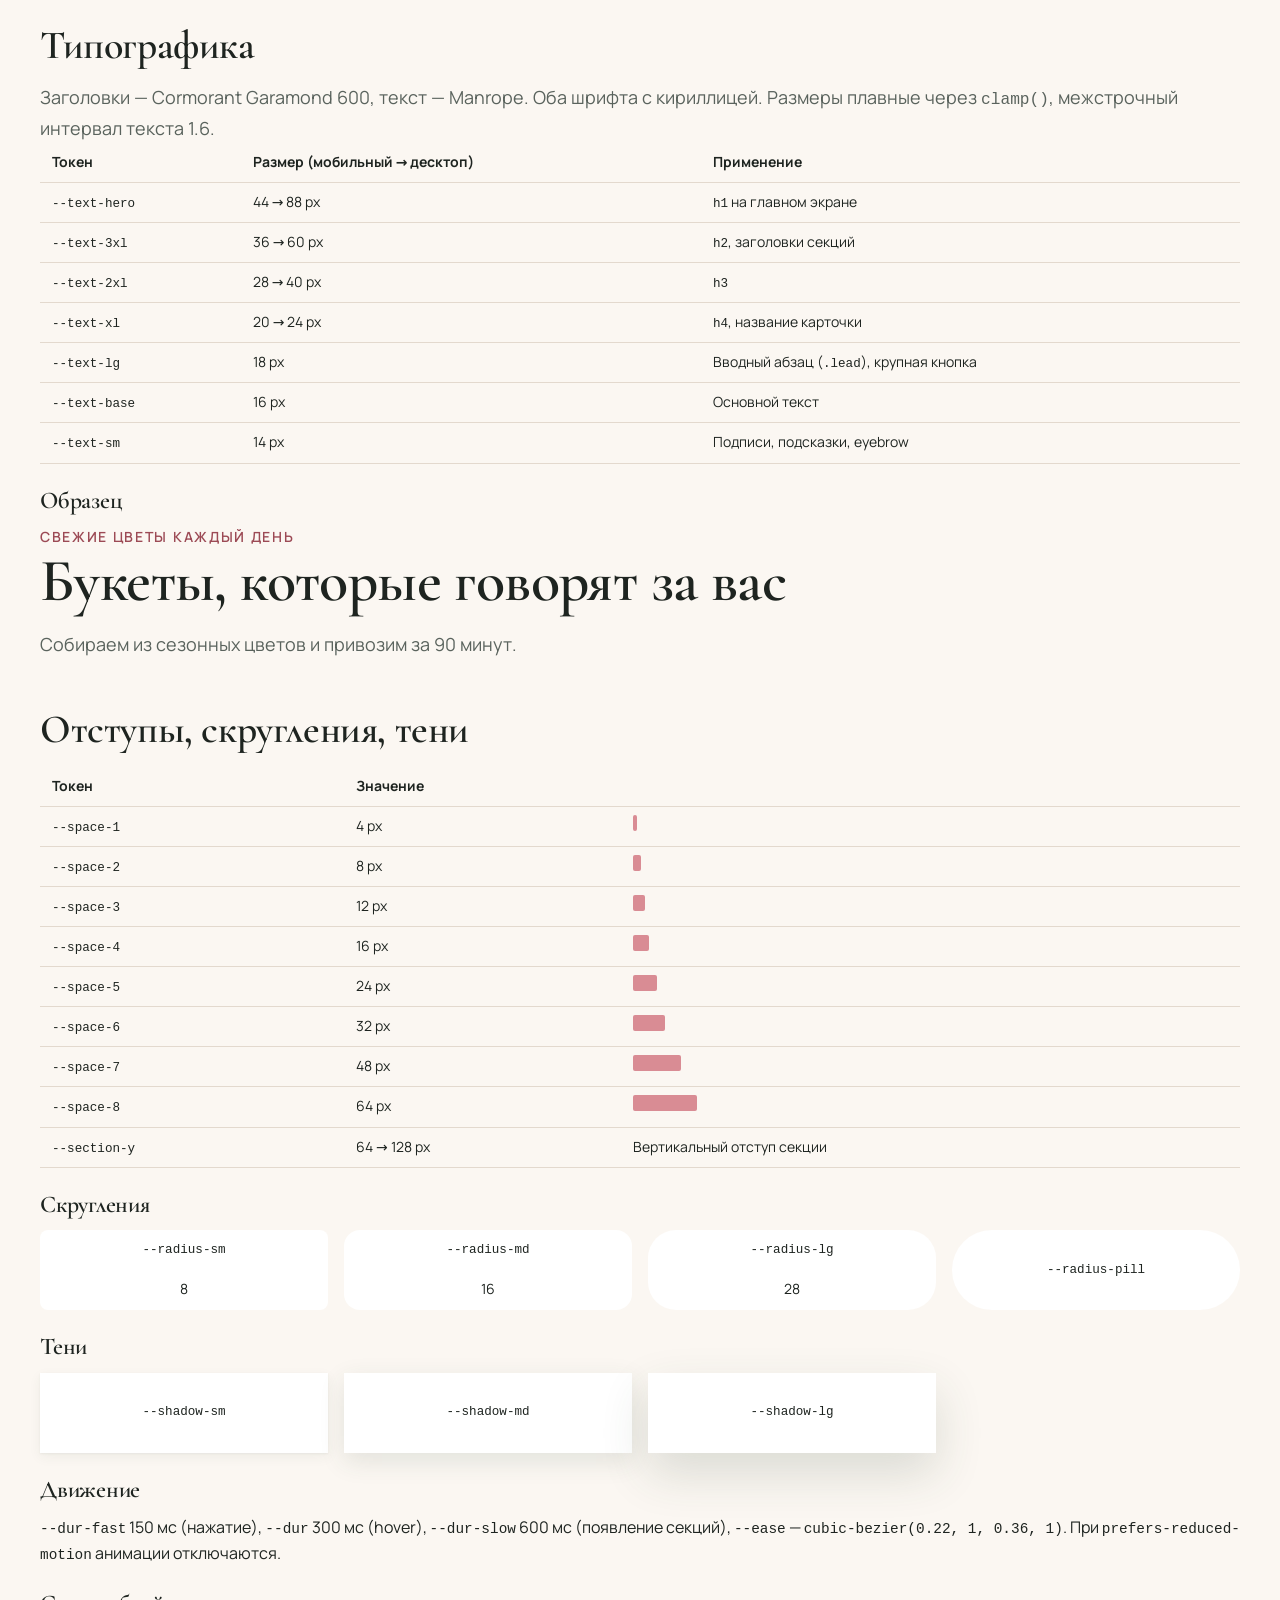
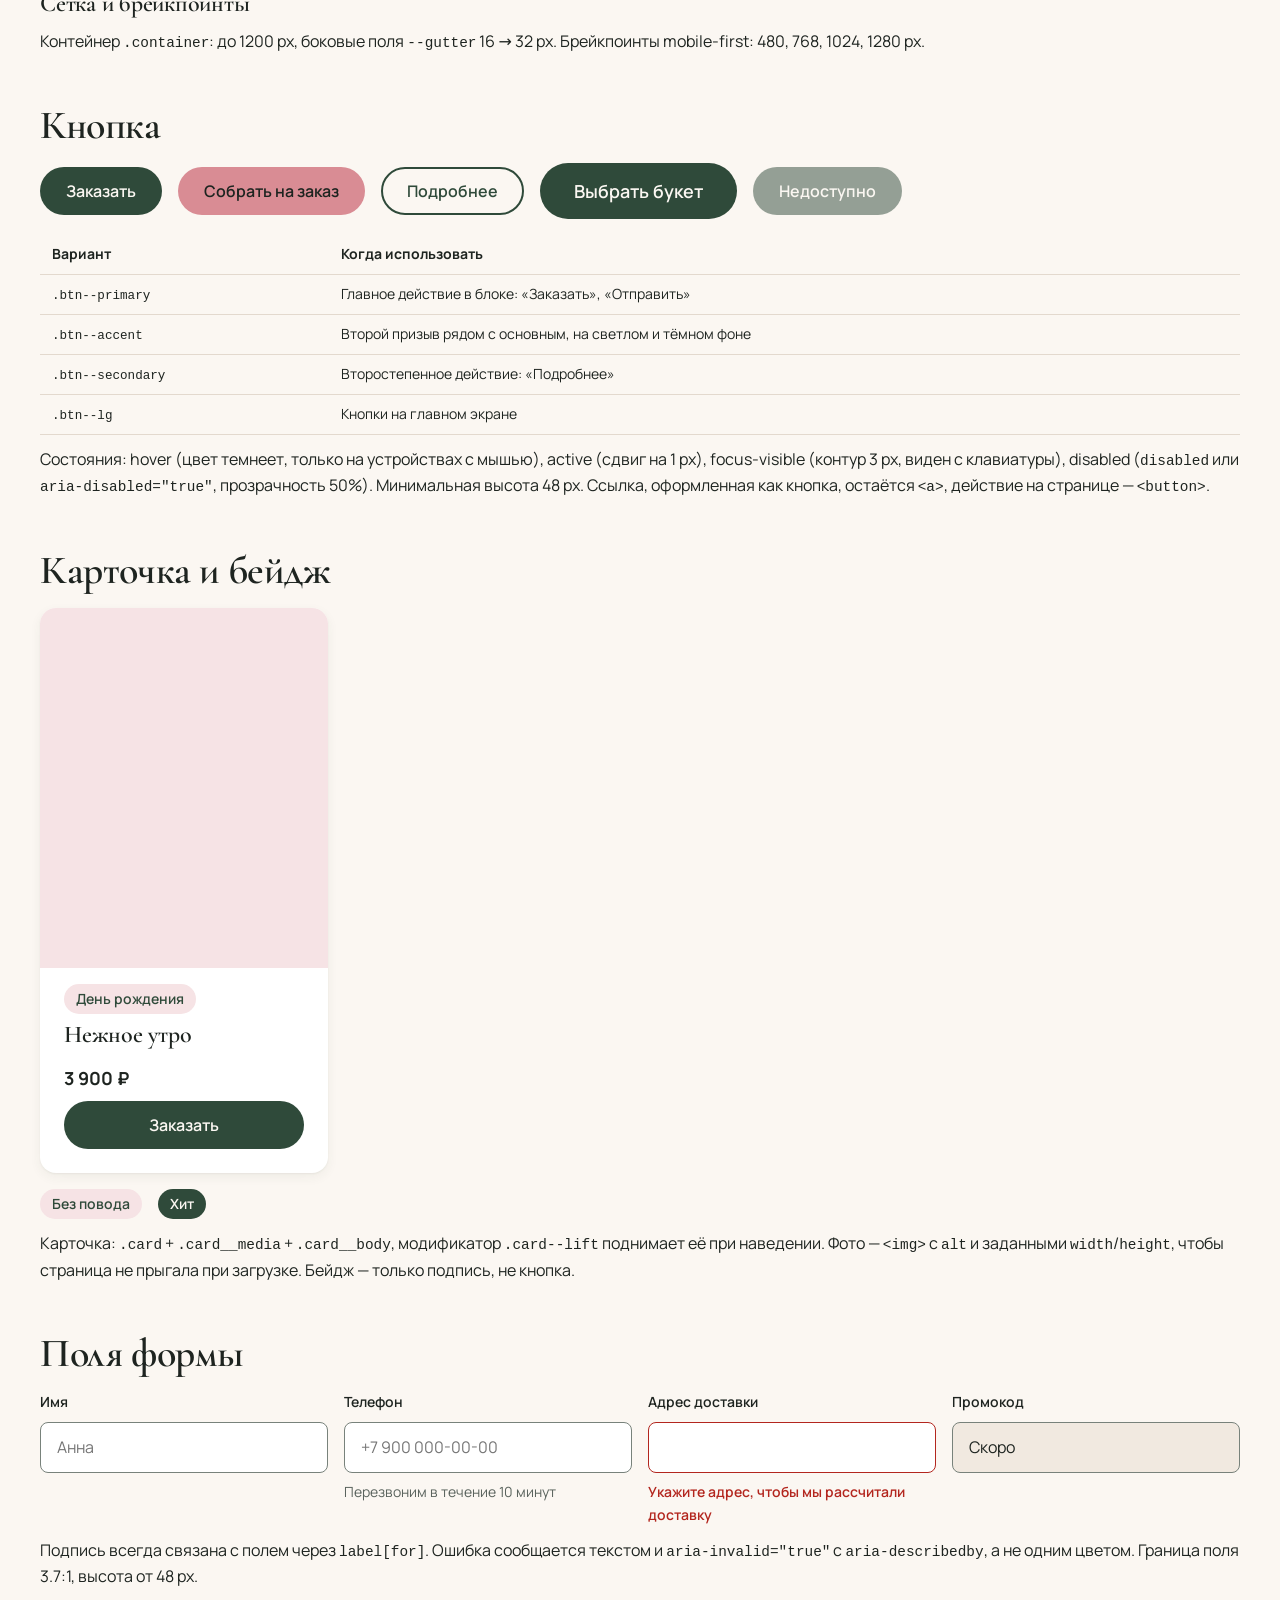
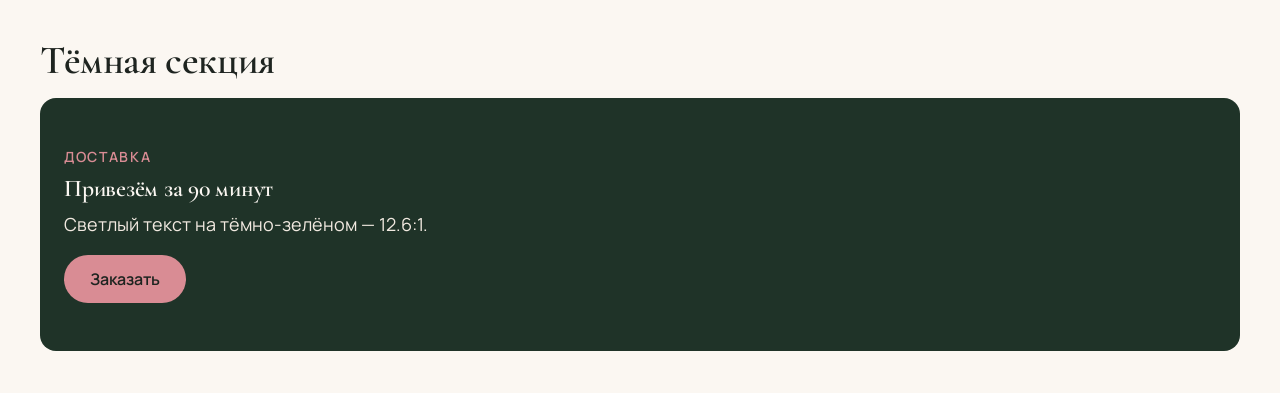
==== commit 8bebb834: "Производительность по Lighthouse: свои шрифты, без пересчётов раскладки, легче hero - Шрифты Cormora" ====
--- a/styleguide.html
+++ b/styleguide.html
@@ -5,9 +5,8 @@
   <meta name="viewport" content="width=device-width, initial-scale=1">
   <meta name="robots" content="noindex">
   <title>Дизайн-система — Хлорис</title>
-  <link rel="preconnect" href="https://fonts.googleapis.com">
-  <link rel="preconnect" href="https://fonts.gstatic.com" crossorigin>
-  <link rel="stylesheet" href="https://fonts.googleapis.com/css2?family=Cormorant+Garamond:ital,wght@0,500;0,600;1,500&family=Manrope:wght@400;500;600;700&display=swap">
+  <link rel="preload" href="fonts/cormorant-cyrillic.woff2" as="font" type="font/woff2" crossorigin>
+  <link rel="preload" href="fonts/manrope-cyrillic.woff2" as="font" type="font/woff2" crossorigin>
   <link rel="stylesheet" href="css/style.css">
   <style>
     /* Только для этой страницы */
--- a/css/style.css
+++ b/css/style.css
@@ -2,6 +2,48 @@
   Хлорис — дизайн-система. Подробности и примеры: styleguide.html
   Брейкпоинты (в @media переменные недоступны), mobile-first: 480 / 768 / 1024 / 1280 px.
 */
+
+/* Шрифты лежат на своём сервере (SIL OFL): без цепочки запросов к Google и с предзагрузкой из index.html */
+@font-face {
+  font-family: "Cormorant Garamond"; font-style: italic; font-weight: 500; font-display: swap;
+  src: url("../fonts/cormorant-italic-cyrillic.woff2") format("woff2");
+  unicode-range: U+0301, U+0400-045F, U+0490-0491, U+04B0-04B1, U+2116;
+}
+@font-face {
+  font-family: "Cormorant Garamond"; font-style: italic; font-weight: 500; font-display: swap;
+  src: url("../fonts/cormorant-italic-latin.woff2") format("woff2");
+  unicode-range: U+0000-00FF, U+0131, U+0152-0153, U+02BB-02BC, U+02C6, U+02DA, U+02DC, U+0304, U+0308, U+0329, U+2000-206F, U+20AC, U+2122, U+2191, U+2193, U+2212, U+2215, U+FEFF, U+FFFD;
+}
+@font-face {
+  font-family: "Cormorant Garamond"; font-style: normal; font-weight: 500 600; font-display: swap;
+  src: url("../fonts/cormorant-cyrillic.woff2") format("woff2");
+  unicode-range: U+0301, U+0400-045F, U+0490-0491, U+04B0-04B1, U+2116;
+}
+@font-face {
+  font-family: "Cormorant Garamond"; font-style: normal; font-weight: 500 600; font-display: swap;
+  src: url("../fonts/cormorant-latin.woff2") format("woff2");
+  unicode-range: U+0000-00FF, U+0131, U+0152-0153, U+02BB-02BC, U+02C6, U+02DA, U+02DC, U+0304, U+0308, U+0329, U+2000-206F, U+20AC, U+2122, U+2191, U+2193, U+2212, U+2215, U+FEFF, U+FFFD;
+}
+@font-face {
+  font-family: "Manrope"; font-style: normal; font-weight: 400 700; font-display: swap;
+  src: url("../fonts/manrope-cyrillic.woff2") format("woff2");
+  unicode-range: U+0301, U+0400-045F, U+0490-0491, U+04B0-04B1, U+2116;
+}
+@font-face {
+  font-family: "Manrope"; font-style: normal; font-weight: 400 700; font-display: swap;
+  src: url("../fonts/manrope-latin.woff2") format("woff2");
+  unicode-range: U+0000-00FF, U+0131, U+0152-0153, U+02BB-02BC, U+02C6, U+02DA, U+02DC, U+0304, U+0308, U+0329, U+2000-206F, U+20AC, U+2122, U+2191, U+2193, U+2212, U+2215, U+FEFF, U+FFFD;
+}
+@font-face {
+  font-family: "Manrope"; font-style: normal; font-weight: 400 700; font-display: swap;
+  src: url("../fonts/manrope-latin-ext.woff2") format("woff2");
+  unicode-range: U+0100-02BA, U+02BD-02C5, U+02C7-02CC, U+02CE-02D7, U+02DD-02FF, U+1E00-1E9F, U+2020, U+20A0-20AB, U+20AD-20C4, U+2113;
+}
+/* Запасные шрифты с подогнанными метриками: пока грузятся настоящие, текст занимает столько же места и не прыгает (CLS) */
+@font-face { font-family: "Cormorant Fallback"; font-weight: 400 500; src: local("Georgia"); size-adjust: 86.11%; ascent-override: 106.84%; descent-override: 33.68%; line-gap-override: 0%; }
+@font-face { font-family: "Cormorant Fallback"; font-weight: 600 700; src: local("Georgia Bold"), local("Georgia-Bold"); size-adjust: 75.03%; ascent-override: 122.61%; descent-override: 38.65%; line-gap-override: 0%; }
+@font-face { font-family: "Manrope Fallback"; font-weight: 400 500; src: local("Arial"); size-adjust: 102.09%; ascent-override: 104.81%; descent-override: 29.38%; line-gap-override: 0%; }
+@font-face { font-family: "Manrope Fallback"; font-weight: 600 700; src: local("Arial Bold"), local("Arial-BoldMT"); size-adjust: 97.87%; ascent-override: 109.33%; descent-override: 30.65%; line-gap-override: 0%; }
 
 :root {
   /* Цвет. Пары «текст/фон» проверены на WCAG AA, значения контраста — в styleguide.html */
@@ -21,11 +63,12 @@
   --color-border-strong: #78827B; /* границы полей, 3:1 и выше */
   --color-error: #B3261E;
   --color-success: #2F6B3F;
+  --color-star: #B7791F; /* декоративные звёзды оценки */
   --color-focus: var(--color-primary);
 
   /* Типографика */
-  --font-display: "Cormorant Garamond", Georgia, serif;
-  --font-body: "Manrope", system-ui, sans-serif;
+  --font-display: "Cormorant Garamond", "Cormorant Fallback", Georgia, serif;
+  --font-body: "Manrope", "Manrope Fallback", system-ui, sans-serif;
   --text-sm: 0.875rem;
   --text-base: 1rem;
   --text-lg: 1.125rem;
@@ -69,7 +112,8 @@
 
 /* База */
 *, *::before, *::after { box-sizing: border-box; }
-html { -webkit-text-size-adjust: 100%; scroll-behavior: smooth; }
+html { -webkit-text-size-adjust: 100%; scroll-behavior: smooth; scroll-padding-top: 5rem; }
+[hidden] { display: none !important; }
 body {
   margin: 0;
   background: var(--color-bg);
@@ -83,6 +127,7 @@
   font-weight: 600;
   line-height: var(--leading-tight);
   letter-spacing: -0.01em;
+  text-wrap: balance;
 }
 h1 { font-size: var(--text-hero); }
 h2 { font-size: var(--text-3xl); }
@@ -90,6 +135,7 @@
 h4 { font-size: var(--text-xl); }
 p { margin: 0; }
 img, svg { display: block; max-width: 100%; }
+a { color: inherit; }
 :focus-visible { outline: 3px solid var(--color-focus); outline-offset: 3px; }
 
 .sr-only {
@@ -102,6 +148,9 @@
   background: var(--color-primary); color: var(--color-on-primary);
 }
 .skip-link:focus { top: var(--space-4); }
+/* Элементы, которые работают только с JS: без него скрыты; .nojs-only — наоборот */
+html:not(.js) .js-only { display: none; }
+.js .nojs-only { display: none; }
 
 /* Раскладка */
 .container { width: min(100% - 2 * var(--gutter), var(--container)); margin-inline: auto; }
@@ -146,7 +195,7 @@
   border-radius: var(--radius-md); background: var(--color-surface); box-shadow: var(--shadow-sm);
   transition: transform var(--dur) var(--ease), box-shadow var(--dur) var(--ease);
 }
-.card__media { width: 100%; aspect-ratio: 4 / 5; object-fit: cover; background: var(--color-accent-soft); }
+.card__media { width: 100%; height: auto; aspect-ratio: 4 / 5; object-fit: cover; background: var(--color-accent-soft); }
 .card__body { display: flex; flex: 1; flex-direction: column; gap: var(--space-2); padding: var(--space-4) var(--space-5) var(--space-5); }
 .card__title { font-family: var(--font-display); font-size: var(--text-xl); font-weight: 600; line-height: var(--leading-tight); }
 .card__price { font-weight: 700; }
@@ -177,6 +226,438 @@
 .field__hint { font-size: var(--text-sm); color: var(--color-muted); }
 .field__error { font-size: var(--text-sm); font-weight: 600; color: var(--color-error); }
 
+/* ===== Раскладка страницы ===== */
+p a { color: var(--color-primary); text-underline-offset: 0.2em; }
+
+/* Шапка и меню */
+.site-header {
+  position: sticky; top: 0; z-index: 50;
+  border-bottom: 1px solid var(--color-border);
+  background: color-mix(in srgb, var(--color-bg) 92%, transparent);
+  backdrop-filter: blur(10px);
+}
+.site-header__inner {
+  display: flex; flex-wrap: wrap; align-items: center; justify-content: space-between;
+  gap: var(--space-2) var(--space-4); min-height: 4rem;
+}
+.logo { display: inline-flex; align-items: center; min-height: 2.75rem; font: 600 1.75rem/1 var(--font-display); letter-spacing: 0.02em; color: var(--color-primary); text-decoration: none; }
+.nav-toggle {
+  display: grid; place-items: center; width: 3rem; height: 3rem; padding: 0;
+  border: 0; border-radius: var(--radius-sm); background: transparent; color: var(--color-primary); cursor: pointer;
+}
+.nav-toggle__icon, .nav-toggle__icon::before, .nav-toggle__icon::after {
+  width: 1.5rem; height: 2px; border-radius: 2px; background: currentColor;
+  transition: transform var(--dur) var(--ease), background-color var(--dur-fast) var(--ease);
+}
+.nav-toggle__icon { position: relative; }
+.nav-toggle__icon::before, .nav-toggle__icon::after { content: ""; position: absolute; left: 0; }
+.nav-toggle__icon::before { top: -7px; }
+.nav-toggle__icon::after { top: 7px; }
+.nav-toggle[aria-expanded="true"] .nav-toggle__icon { background: transparent; }
+.nav-toggle[aria-expanded="true"] .nav-toggle__icon::before { transform: translateY(7px) rotate(45deg); }
+.nav-toggle[aria-expanded="true"] .nav-toggle__icon::after { transform: translateY(-7px) rotate(-45deg); }
+.nav { flex-basis: 100%; }
+.nav__list { display: flex; flex-direction: column; gap: var(--space-1); margin: 0; padding: 0; list-style: none; }
+.nav__list a { display: flex; align-items: center; min-height: 2.75rem; padding: var(--space-3) 0; font-weight: 500; text-decoration: none; }
+.nav__cta { margin-top: var(--space-3); }
+@media (hover: hover) {
+  .nav__list a:hover { color: var(--color-accent-text); }
+}
+@media (max-width: 1023px) {
+  .js .nav {
+    display: none; position: absolute; top: 100%; left: 0; right: 0;
+    padding: var(--space-3) var(--gutter) var(--space-5);
+    border-bottom: 1px solid var(--color-border); background: var(--color-bg); box-shadow: var(--shadow-md);
+  }
+  .js .nav-toggle[aria-expanded="true"] + .nav { display: flex; flex-direction: column; }
+}
+.site-header { transition: box-shadow var(--dur) var(--ease); }
+.site-header.is-scrolled { box-shadow: var(--shadow-sm); }
+.nav-toggle { margin-left: auto; }
+.cart-btn {
+  position: relative; display: grid; place-items: center; width: 3rem; height: 3rem; padding: 0;
+  border: 0; border-radius: 50%; background: transparent; color: var(--color-primary); cursor: pointer;
+}
+.cart-btn__count {
+  position: absolute; top: 2px; right: 0; min-width: 1.25rem; height: 1.25rem; padding-inline: 4px;
+  border-radius: var(--radius-pill); background: var(--color-accent); color: var(--color-text);
+  font: 700 0.75rem/1.25rem var(--font-body); text-align: center;
+}
+.cart-btn.is-bumped { animation: bump 0.4s var(--ease); }
+@keyframes bump { 50% { transform: scale(1.18); } }
+@media (hover: hover) {
+  .cart-btn:hover, .nav-toggle:hover { background: var(--color-accent-soft); }
+}
+@media (min-width: 1024px) {
+  .nav-toggle { display: none; }
+  .nav { display: flex; flex-basis: auto; align-items: center; gap: var(--space-6); margin-left: auto; }
+  .nav__list { flex-direction: row; gap: var(--space-5); }
+  .nav__list a { padding: var(--space-2) 0; }
+  .nav__cta { margin-top: 0; }
+}
+
+/* Главный экран */
+.hero {
+  padding-block: var(--space-7) var(--space-8);
+  background: radial-gradient(60rem 40rem at 95% -10%, var(--color-accent-soft), transparent 60%);
+}
+.hero__inner { display: grid; gap: var(--space-7); align-items: center; }
+.hero__content > * + * { margin-top: var(--space-5); }
+.hero__lead { max-width: 34rem; }
+.hero__actions { display: flex; flex-wrap: wrap; gap: var(--space-3); }
+.hero__badges { display: flex; flex-wrap: wrap; gap: var(--space-2); margin-block: var(--space-5) 0; padding: 0; list-style: none; }
+.hero__image {
+  width: 100%; height: auto; aspect-ratio: 1; object-fit: cover;
+  border-radius: var(--radius-lg); box-shadow: var(--shadow-lg);
+}
+@media (max-width: 479px) {
+  /* обе кнопки в один ряд, чтобы фото букета попало на первый экран */
+  .hero__actions .btn { flex: 1 1 auto; min-height: 3rem; padding-inline: var(--space-4); font-size: var(--text-base); }
+}
+@media (min-width: 768px) {
+  .hero { padding-block: var(--space-8) var(--section-y); }
+  .hero__image { aspect-ratio: 3 / 2; }
+}
+@media (min-width: 1024px) {
+  .hero__inner { grid-template-columns: 1.1fr 0.9fr; gap: var(--space-8); }
+  .hero__image { aspect-ratio: 4 / 5; }
+  .hero__lead { font-size: 1.25rem; }
+}
+
+/* Преимущества */
+.ticker + .section { padding-top: var(--space-7); }
+.benefits { display: grid; gap: var(--space-4); margin: 0; padding: 0; list-style: none; }
+.benefit {
+  padding: var(--space-5); border-top: 3px solid var(--color-accent);
+  border-radius: var(--radius-md); background: var(--color-surface); box-shadow: var(--shadow-sm);
+}
+.benefit__title { margin-bottom: var(--space-2); font-size: var(--text-xl); }
+.benefit p { color: var(--color-muted); }
+@media (min-width: 768px) {
+  .benefits { grid-template-columns: repeat(2, 1fr); gap: var(--space-5); }
+}
+@media (min-width: 1024px) {
+  .benefits { grid-template-columns: repeat(4, 1fr); }
+}
+
+/* Каталог: два столбца уже на телефоне, карточки там компактнее */
+.catalog__tools { display: grid; gap: var(--space-4); margin-bottom: var(--space-6); }
+.filter { display: flex; flex-wrap: wrap; align-items: center; gap: var(--space-2); }
+.filter__label { flex-basis: 100%; font-size: var(--text-sm); font-weight: 600; color: var(--color-muted); }
+.sort { display: grid; gap: var(--space-2); justify-items: start; }
+.sort__select { width: auto; min-height: 2.75rem; padding-block: 0; }
+.catalog__more { display: flex; justify-content: center; margin-top: var(--space-6); }
+@media (max-width: 767px) {
+  /* на телефоне каждая группа — одна строка чипов с горизонтальной прокруткой до краёв экрана */
+  .filter {
+    flex-wrap: nowrap; overflow-x: auto; scrollbar-width: none;
+    margin-inline: calc(-1 * var(--gutter)); padding: 2px var(--gutter);
+  }
+  .filter::-webkit-scrollbar { display: none; }
+  .filter__label { flex: none; }
+  .filter__btn { flex: none; }
+}
+@media (min-width: 1024px) {
+  .catalog__tools { grid-template-columns: 1fr auto; align-items: end; }
+  .filter { grid-column: 1; }
+  .filter__label { flex-basis: 5.5rem; }
+  .sort { grid-column: 2; grid-row: 1 / 3; }
+}
+.filter__btn, .reviews__btn {
+  min-height: 2.75rem; padding: 0 var(--space-4);
+  border: 1.5px solid var(--color-primary); border-radius: var(--radius-pill);
+  background: transparent; color: var(--color-primary); font: 600 var(--text-sm)/1 var(--font-body); cursor: pointer;
+  transition: background-color var(--dur) var(--ease), color var(--dur) var(--ease);
+}
+.filter__btn[aria-pressed="true"] { background: var(--color-primary); color: var(--color-on-primary); }
+@media (hover: hover) {
+  .filter__btn:hover, .reviews__btn:hover:not(:disabled) { background: var(--color-accent-soft); }
+  .filter__btn[aria-pressed="true"]:hover { background: var(--color-primary-hover); }
+}
+.catalog { display: grid; grid-template-columns: repeat(2, minmax(0, 1fr)); gap: var(--space-3); margin: 0; padding: 0; list-style: none; }
+.catalog__item > .card { height: 100%; }
+.catalog .card__body { padding: var(--space-3) var(--space-3) var(--space-4); }
+.card { position: relative; }
+.card__badges { display: flex; flex-wrap: wrap; gap: var(--space-1); }
+.card .badge--solid { position: absolute; top: var(--space-3); left: var(--space-3); } /* «Хит» поверх фото */
+.card__text { font-size: var(--text-sm); color: var(--color-muted); }
+.card__price { margin-top: auto; padding-top: var(--space-2); font-size: var(--text-lg); }
+.card__body .btn { width: 100%; margin-top: var(--space-2); padding-inline: var(--space-3); }
+.catalog__empty { padding: var(--space-6); text-align: center; color: var(--color-muted); }
+.catalog__custom {
+  display: flex; flex-direction: column; align-items: center; gap: var(--space-4);
+  margin-top: var(--space-7); padding: var(--space-6) var(--space-5);
+  border-radius: var(--radius-lg); background: var(--color-surface); text-align: center;
+}
+.catalog__custom-text { font: 600 var(--text-xl)/var(--leading-tight) var(--font-display); }
+@media (min-width: 480px) {
+  .catalog { gap: var(--space-4); }
+  .catalog .card__body { padding: var(--space-4) var(--space-4) var(--space-5); }
+}
+@media (min-width: 768px) {
+  .catalog { grid-template-columns: repeat(3, minmax(0, 1fr)); gap: var(--space-5); }
+  .catalog__custom { flex-direction: row; justify-content: center; gap: var(--space-6); }
+}
+@media (min-width: 1024px) {
+  .catalog { grid-template-columns: repeat(4, minmax(0, 1fr)); }
+}
+
+/* Шаги */
+.steps { display: grid; gap: var(--space-6); margin: 0; padding: 0; list-style: none; counter-reset: step; }
+.step { counter-increment: step; }
+.step::before {
+  content: counter(step); content: counter(step) / "";
+  display: grid; place-items: center; width: 3rem; height: 3rem; margin-bottom: var(--space-4);
+  border-radius: 50%; background: var(--color-accent-soft); color: var(--color-primary);
+  font: 600 1.5rem/1 var(--font-display);
+}
+.step__title { margin-bottom: var(--space-2); font-size: var(--text-xl); }
+.step p { color: var(--color-muted); }
+@media (min-width: 768px) {
+  .steps { grid-template-columns: repeat(3, 1fr); gap: var(--space-7); }
+}
+
+/* О студии */
+.about { display: grid; gap: var(--space-6); align-items: center; }
+.about__image { width: 100%; height: auto; aspect-ratio: 4 / 5; object-fit: cover; border-radius: var(--radius-lg); }
+.about__content > * + * { margin-top: var(--space-4); }
+.stats {
+  display: flex; flex-wrap: wrap; gap: var(--space-5) var(--space-7);
+  margin: var(--space-6) 0 0; padding: var(--space-5) 0 0; border-top: 1px solid var(--color-border-strong); list-style: none;
+}
+.stat { display: grid; gap: var(--space-1); }
+.stat__num { font: 600 var(--text-2xl)/1 var(--font-display); font-variant-numeric: lining-nums; color: var(--color-primary); }
+.stat__label { font-size: var(--text-sm); color: var(--color-muted); }
+@media (min-width: 768px) {
+  .about { grid-template-columns: 5fr 6fr; gap: var(--space-8); }
+}
+
+/* Отзывы: горизонтальная прокрутка с прилипанием */
+.reviews__btn:disabled { opacity: 0.4; cursor: not-allowed; }
+.reviews__controls { display: flex; flex-wrap: wrap; gap: var(--space-2); margin-bottom: var(--space-4); }
+.reviews {
+  position: relative; /* иначе абсолютные .sr-only внутри карточек вылезают за ленту и дают горизонтальный скролл */
+  overflow-x: auto; scroll-snap-type: x mandatory; scrollbar-width: thin;
+  padding-block: var(--space-2) var(--space-5);
+}
+.reviews__list { display: flex; gap: var(--space-4); margin: 0; padding: 0; list-style: none; }
+.reviews__item { flex: 0 0 min(85%, 24rem); scroll-snap-align: start; }
+.review {
+  display: flex; flex-direction: column; gap: var(--space-4); height: 100%; margin: 0; padding: var(--space-5);
+  border-radius: var(--radius-md); background: var(--color-surface); box-shadow: var(--shadow-sm);
+}
+.review blockquote { margin: 0; font: 500 var(--text-xl)/1.35 var(--font-display); }
+.review figcaption { margin-top: auto; font-size: var(--text-sm); font-weight: 600; color: var(--color-muted); }
+@media (min-width: 1024px) {
+  .reviews__item { flex-basis: calc((100% - 2 * var(--space-4)) / 3); }
+}
+
+/* Вопросы и ответы */
+.faq { display: grid; gap: var(--space-3); max-width: 48rem; }
+.faq__item { border-radius: var(--radius-md); background: var(--color-surface); box-shadow: var(--shadow-sm); }
+.faq__item summary {
+  display: flex; align-items: center; justify-content: space-between; gap: var(--space-4);
+  min-height: 3.5rem; padding: var(--space-3) var(--space-5); border-radius: var(--radius-md);
+  font-weight: 600; cursor: pointer; list-style: none;
+}
+.faq__item summary::-webkit-details-marker { display: none; }
+.faq__item summary::after {
+  content: "+"; content: "+" / "";
+  flex: none; font-size: 1.5rem; line-height: 1; color: var(--color-accent-text);
+  transition: transform var(--dur) var(--ease);
+}
+.faq__item[open] summary::after { transform: rotate(45deg); }
+.faq__item p { padding: 0 var(--space-5) var(--space-5); color: var(--color-muted); }
+
+/* Контакты и форма */
+.contacts { display: grid; gap: var(--space-7); }
+.contacts__info > * + * { margin-top: var(--space-4); }
+.contacts__heading { margin-top: var(--space-6); font-size: var(--text-xl); }
+.contacts__list { display: grid; gap: var(--space-3); font-style: normal; }
+.contacts__label { display: block; font-size: var(--text-sm); font-weight: 600; color: var(--color-muted); }
+.contacts__form { padding: var(--space-5); border-radius: var(--radius-lg); background: var(--color-surface); box-shadow: var(--shadow-md); }
+.order-form { display: grid; gap: var(--space-4); }
+.order-form .btn { width: 100%; }
+.order-form__consent { font-size: var(--text-sm); color: var(--color-muted); }
+.order-success { padding: var(--space-5) var(--space-2); text-align: center; }
+.order-success__title { margin-bottom: var(--space-3); font-size: var(--text-2xl); color: var(--color-success); }
+@media (min-width: 480px) {
+  .order-form .btn { width: auto; justify-self: start; }
+}
+@media (min-width: 768px) {
+  .contacts__form { padding: var(--space-6); }
+}
+@media (min-width: 1024px) {
+  .contacts { grid-template-columns: 5fr 6fr; gap: var(--space-8); align-items: start; }
+}
+
+/* Подвал */
+.site-footer { padding-block: var(--space-7); }
+.site-footer__inner { display: grid; gap: var(--space-5); }
+.site-footer a { color: inherit; text-underline-offset: 0.2em; }
+.site-footer__copy { font: 600 var(--text-xl)/1 var(--font-display); }
+.site-footer .nav__list { flex-direction: row; flex-wrap: wrap; gap: var(--space-1) var(--space-5); }
+.site-footer .nav__list a { padding: var(--space-2) 0; text-decoration: none; }
+.site-footer__note { max-width: 40rem; font-size: var(--text-sm); color: var(--color-surface-2); }
+@media (hover: hover) {
+  .site-footer .nav__list a:hover { text-decoration: underline; }
+}
+@media (min-width: 1024px) {
+  .site-footer__inner { grid-template-columns: auto 1fr; align-items: center; column-gap: var(--space-8); }
+  .site-footer .nav__list { justify-content: flex-end; }
+  .site-footer__note { grid-column: 1 / -1; }
+}
+
+/* Главный экран: коллаж и плашка «Привезём сегодня» */
+.hero__media { position: relative; }
+.hero__media picture { display: block; }
+.hero__inset {
+  position: absolute; left: var(--space-3); bottom: var(--space-3); width: 28%; height: auto; aspect-ratio: 1;
+  object-fit: cover; border: 5px solid var(--color-bg); border-radius: 50%; box-shadow: var(--shadow-md);
+}
+.hero__note {
+  position: absolute; top: var(--space-4); right: var(--space-4); display: grid; max-width: 13rem;
+  padding: var(--space-3) var(--space-4); border-radius: var(--radius-md);
+  background: var(--color-surface); box-shadow: var(--shadow-md); font-size: var(--text-sm); line-height: 1.35;
+}
+.hero__note strong { font: 600 var(--text-xl)/1.15 var(--font-display); color: var(--color-primary); }
+@media (min-width: 1024px) {
+  .hero__inset { left: -12%; bottom: -6%; width: 38%; border-width: 8px; }
+  .hero__note { top: 8%; right: -6%; }
+}
+
+/* Бегущая строка: сдвигает её main.js при прокрутке */
+.ticker { overflow: hidden; padding-block: var(--space-3); background: var(--color-primary); color: var(--color-on-primary); }
+.ticker__track { display: flex; width: max-content; font: italic 500 var(--text-xl)/1.3 var(--font-display); white-space: nowrap; will-change: transform; }
+.ticker__track span { padding-right: var(--space-5); }
+.ticker__track span::after { content: "✿"; content: "✿" / ""; padding-left: var(--space-5); color: var(--color-accent); }
+
+/* Фото в карточке слегка приближается при наведении */
+.card__media { transition: transform var(--dur-slow) var(--ease); }
+@media (hover: hover) {
+  .card--lift:hover .card__media { transform: scale(1.04); }
+}
+
+/* Подписка */
+.subscription { display: grid; gap: var(--space-6); align-items: center; }
+.subscription__image { width: 100%; height: auto; aspect-ratio: 4 / 3; object-fit: cover; border-radius: var(--radius-lg); }
+.subscription .section__head { margin-bottom: var(--space-6); }
+.plans { display: grid; gap: var(--space-3); margin: 0; padding: 0; list-style: none; }
+.plan {
+  position: relative; display: grid; grid-template-columns: 1fr auto; gap: var(--space-1) var(--space-4); align-items: center;
+  padding: var(--space-4) var(--space-5); border: 1.5px solid var(--color-border); border-radius: var(--radius-md); background: var(--color-surface);
+}
+.plan--featured { border-color: var(--color-primary); box-shadow: var(--shadow-md); }
+.plan__badge { position: absolute; top: 0; right: var(--space-5); transform: translateY(-50%); }
+.plan__title { grid-column: 1; font-size: var(--text-xl); }
+.plan__price { grid-column: 1; color: var(--color-muted); }
+.plan__price strong { font-size: var(--text-lg); color: var(--color-text); }
+.plan__text { grid-column: 1; font-size: var(--text-sm); color: var(--color-muted); }
+.plan .btn { grid-column: 2; grid-row: 1 / 4; }
+@media (min-width: 1024px) {
+  .subscription { grid-template-columns: 5fr 6fr; gap: var(--space-8); }
+  .subscription__image { aspect-ratio: 4 / 5; }
+}
+
+/* Отзывы: оценка и аватар */
+.review__rating { color: var(--color-star); letter-spacing: 0.15em; } /* оценку читалкам даёт .sr-only */
+.review__author { display: flex; align-items: center; gap: var(--space-3); }
+.review__author > span:last-child { display: grid; color: var(--color-text); }
+.review__meta { font-weight: 400; color: var(--color-muted); }
+.avatar {
+  display: grid; place-items: center; flex: none; width: 2.75rem; height: 2.75rem; border-radius: 50%;
+  background: var(--color-accent-soft); color: var(--color-primary); font: 600 1.125rem/1 var(--font-display);
+}
+
+/* Суммы: корзина и состав заказа в форме */
+.totals { display: grid; gap: var(--space-1); margin: 0; }
+.totals div { display: flex; justify-content: space-between; gap: var(--space-4); }
+.totals dd { margin: 0; font-weight: 600; white-space: nowrap; }
+.totals__total { padding-top: var(--space-2); border-top: 1px solid var(--color-border); font-size: var(--text-lg); }
+.link-btn {
+  justify-self: start; min-height: 2.75rem; padding: 0; border: 0; background: none; cursor: pointer;
+  color: var(--color-primary); font: 600 var(--text-sm) var(--font-body); text-decoration: underline; text-underline-offset: 0.2em;
+}
+.order-summary { display: grid; gap: var(--space-3); padding: var(--space-4); border-radius: var(--radius-md); background: var(--color-surface-2); }
+.order-summary__title { font-weight: 700; }
+.order-summary__list { display: grid; gap: var(--space-1); margin: 0; padding: 0; list-style: none; font-size: var(--text-sm); }
+.order-summary__list li { display: flex; justify-content: space-between; gap: var(--space-4); }
+.order-summary__empty { font-size: var(--text-sm); color: var(--color-muted); }
+.choice-group { display: grid; gap: var(--space-2); margin: 0; padding: 0; border: 0; }
+.choice-group legend { margin-bottom: var(--space-2); padding: 0; }
+.choice {
+  display: flex; align-items: flex-start; gap: var(--space-3); padding: var(--space-3) var(--space-4);
+  border: 1.5px solid var(--color-border-strong); border-radius: var(--radius-sm); background: var(--color-surface); cursor: pointer;
+}
+.choice:has(input:checked) { border-color: var(--color-primary); box-shadow: inset 0 0 0 1px var(--color-primary); }
+.choice input { flex: none; width: 1.125rem; height: 1.125rem; margin: 0.2rem 0 0; accent-color: var(--color-primary); }
+.choice span { display: grid; }
+.choice small { font-size: var(--text-sm); color: var(--color-muted); }
+
+/* Корзина: выезжающая справа панель на <dialog> */
+.cart {
+  width: min(100%, 26rem); max-width: none; height: 100dvh; max-height: none; margin: 0 0 0 auto; padding: 0;
+  border: 0; background: var(--color-bg); color: var(--color-text); box-shadow: var(--shadow-lg);
+}
+.cart::backdrop { background: rgb(30 36 32 / 0.45); }
+.cart[open] { animation: cart-in var(--dur) var(--ease); }
+@keyframes cart-in { from { transform: translateX(100%); } }
+.cart__inner { display: flex; flex-direction: column; height: 100%; }
+.cart__head { display: flex; align-items: center; justify-content: space-between; padding: var(--space-3) var(--space-3) var(--space-3) var(--space-5); border-bottom: 1px solid var(--color-border); }
+.cart__title { font-size: var(--text-2xl); }
+.cart__close, .qty__btn {
+  display: grid; place-items: center; width: 2.75rem; height: 2.75rem; padding: 0;
+  border: 0; border-radius: 50%; background: transparent; color: inherit; cursor: pointer;
+}
+.cart__body { display: grid; flex: 1; align-content: start; gap: var(--space-5); padding: var(--space-4) var(--space-5); overflow-y: auto; }
+.cart__empty { display: grid; gap: var(--space-4); justify-items: start; color: var(--color-muted); }
+.cart__list { display: grid; gap: var(--space-4); margin: 0; padding: 0; list-style: none; }
+.cart-row { display: grid; grid-template-columns: 4rem 1fr; gap: var(--space-1) var(--space-3); align-items: center; }
+.cart-row__img { grid-row: span 2; width: 4rem; height: 5rem; object-fit: cover; border-radius: var(--radius-sm); }
+.cart-row__name { font-weight: 600; line-height: 1.3; }
+.cart-row__price { font-size: var(--text-sm); color: var(--color-muted); }
+.cart-row__controls { grid-column: 2; display: flex; align-items: center; justify-content: space-between; gap: var(--space-2); }
+.qty { display: inline-flex; align-items: center; border: 1.5px solid var(--color-border-strong); border-radius: var(--radius-pill); }
+.qty__btn { font-size: 1.25rem; }
+.qty__btn:disabled { opacity: 0.4; cursor: not-allowed; }
+.qty__value { min-width: 2ch; font-weight: 600; text-align: center; }
+.cart-row__remove {
+  min-height: 2.75rem; padding: 0; border: 0; background: none; cursor: pointer;
+  color: var(--color-muted); font: inherit; font-size: var(--text-sm); text-decoration: underline;
+}
+.cart__addons { display: grid; gap: var(--space-2); margin: 0; padding: 0; border: 0; }
+.cart__addons legend { margin-bottom: var(--space-2); padding: 0; font-weight: 600; }
+.addon {
+  display: flex; align-items: center; gap: var(--space-3); min-height: 2.75rem; padding: var(--space-2) var(--space-3);
+  border: 1px solid var(--color-border); border-radius: var(--radius-sm); background: var(--color-surface); cursor: pointer; font-size: var(--text-sm);
+}
+.addon input { flex: none; width: 1.125rem; height: 1.125rem; margin: 0; accent-color: var(--color-primary); }
+.addon__price { margin-left: auto; color: var(--color-muted); white-space: nowrap; }
+.cart__foot { display: grid; gap: var(--space-3); padding: var(--space-4) var(--space-5) var(--space-5); border-top: 1px solid var(--color-border); background: var(--color-surface); }
+.cart__free { font-size: var(--text-sm); font-weight: 600; color: var(--color-primary); }
+.progress { height: 6px; overflow: hidden; border-radius: var(--radius-pill); background: var(--color-accent-soft); }
+.progress span { display: block; width: 0; height: 100%; background: var(--color-primary); transition: width var(--dur) var(--ease); }
+@media (hover: hover) {
+  .cart__close:hover, .qty__btn:hover:not(:disabled) { background: var(--color-accent-soft); }
+}
+
+/* Уведомление «в корзине» */
+.toast {
+  position: fixed; left: 50%; bottom: var(--space-5); z-index: 60; max-width: calc(100% - 2 * var(--gutter));
+  padding: var(--space-3) var(--space-5); border-radius: var(--radius-pill);
+  background: var(--color-primary-hover); color: var(--color-on-primary); box-shadow: var(--shadow-lg);
+  font-weight: 600; text-align: center; pointer-events: none;
+  transform: translate(-50%, calc(100% + var(--space-6))); transition: transform var(--dur) var(--ease);
+}
+.toast.is-visible { transform: translate(-50%, 0); }
+
+/* Появление при прокрутке: класс .reveal ставит JS */
+.reveal {
+  opacity: 0; transform: translateY(24px);
+  transition: opacity var(--dur-slow) var(--ease), transform var(--dur-slow) var(--ease);
+}
+.reveal.is-visible { opacity: 1; transform: none; }
+
 @media (prefers-reduced-motion: reduce) {
   *, *::before, *::after {
     animation-duration: 0.01ms !important; transition-duration: 0.01ms !important; scroll-behavior: auto !important;
